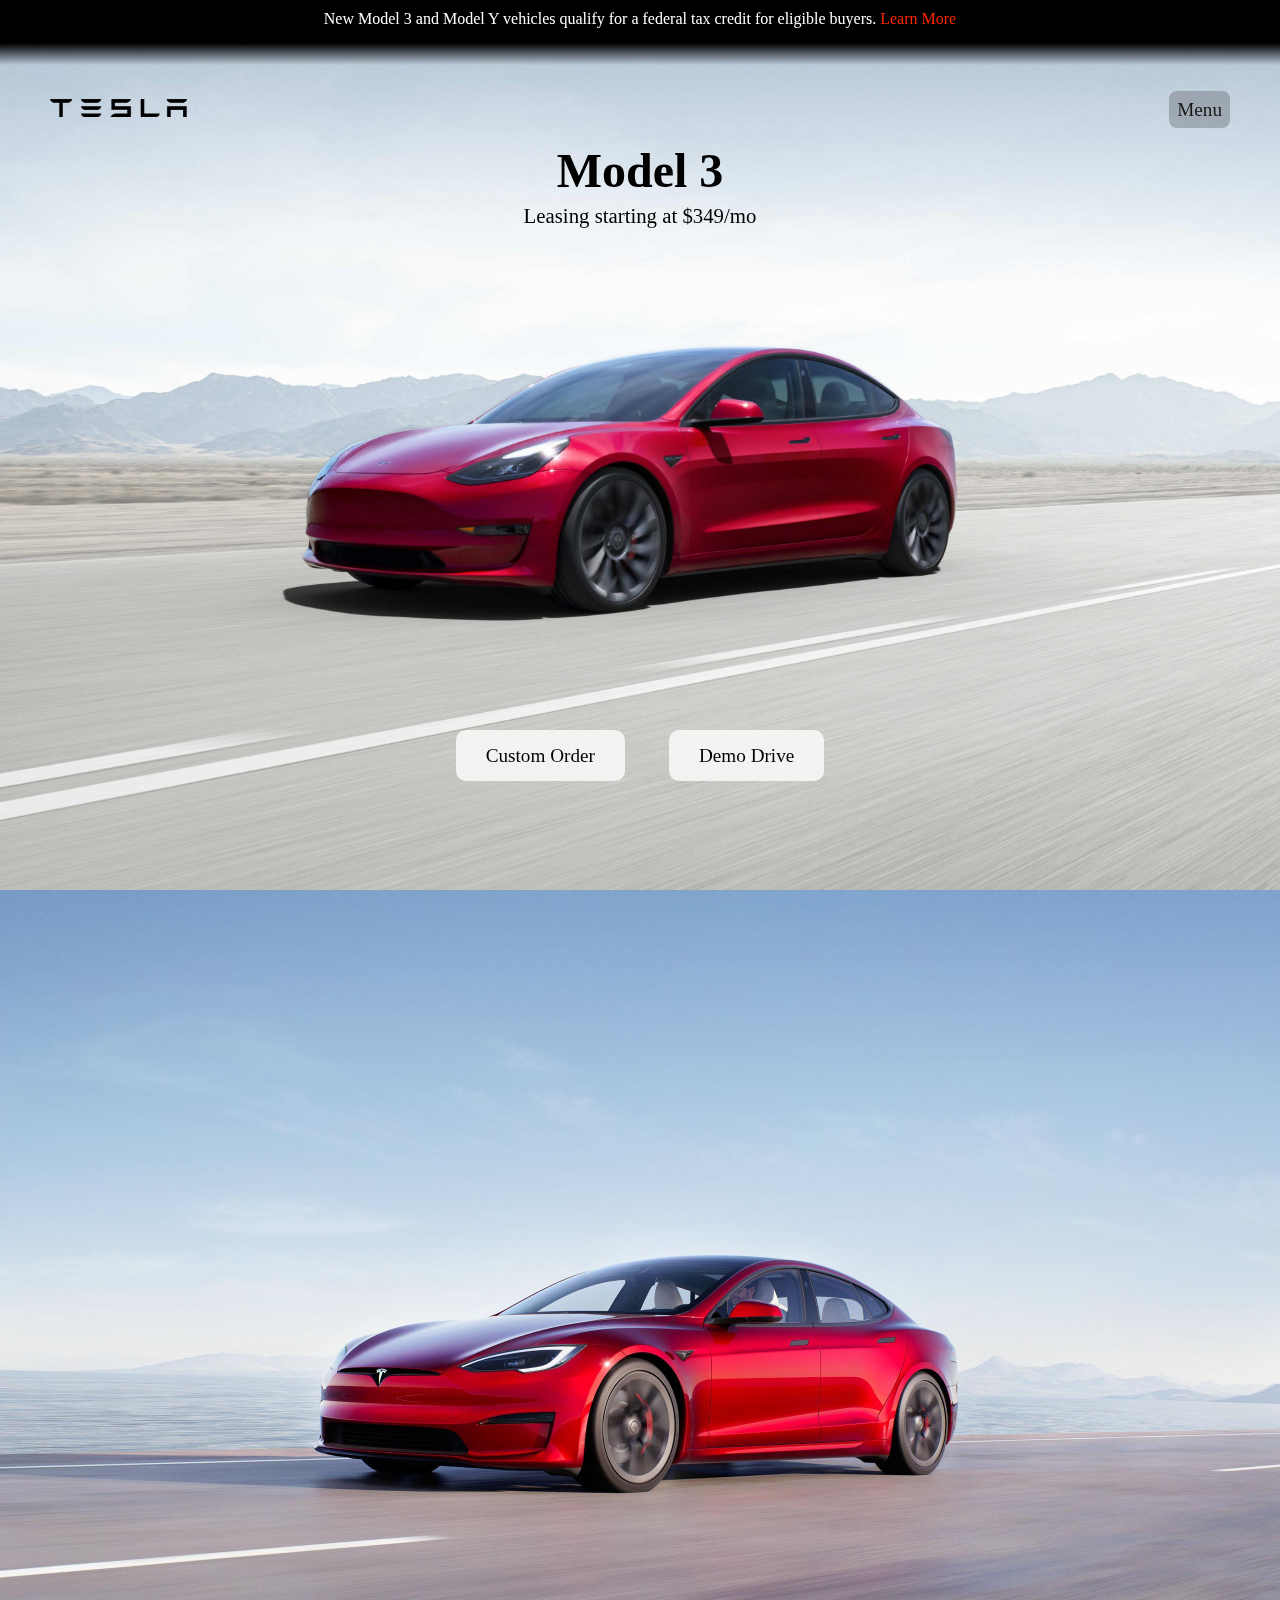
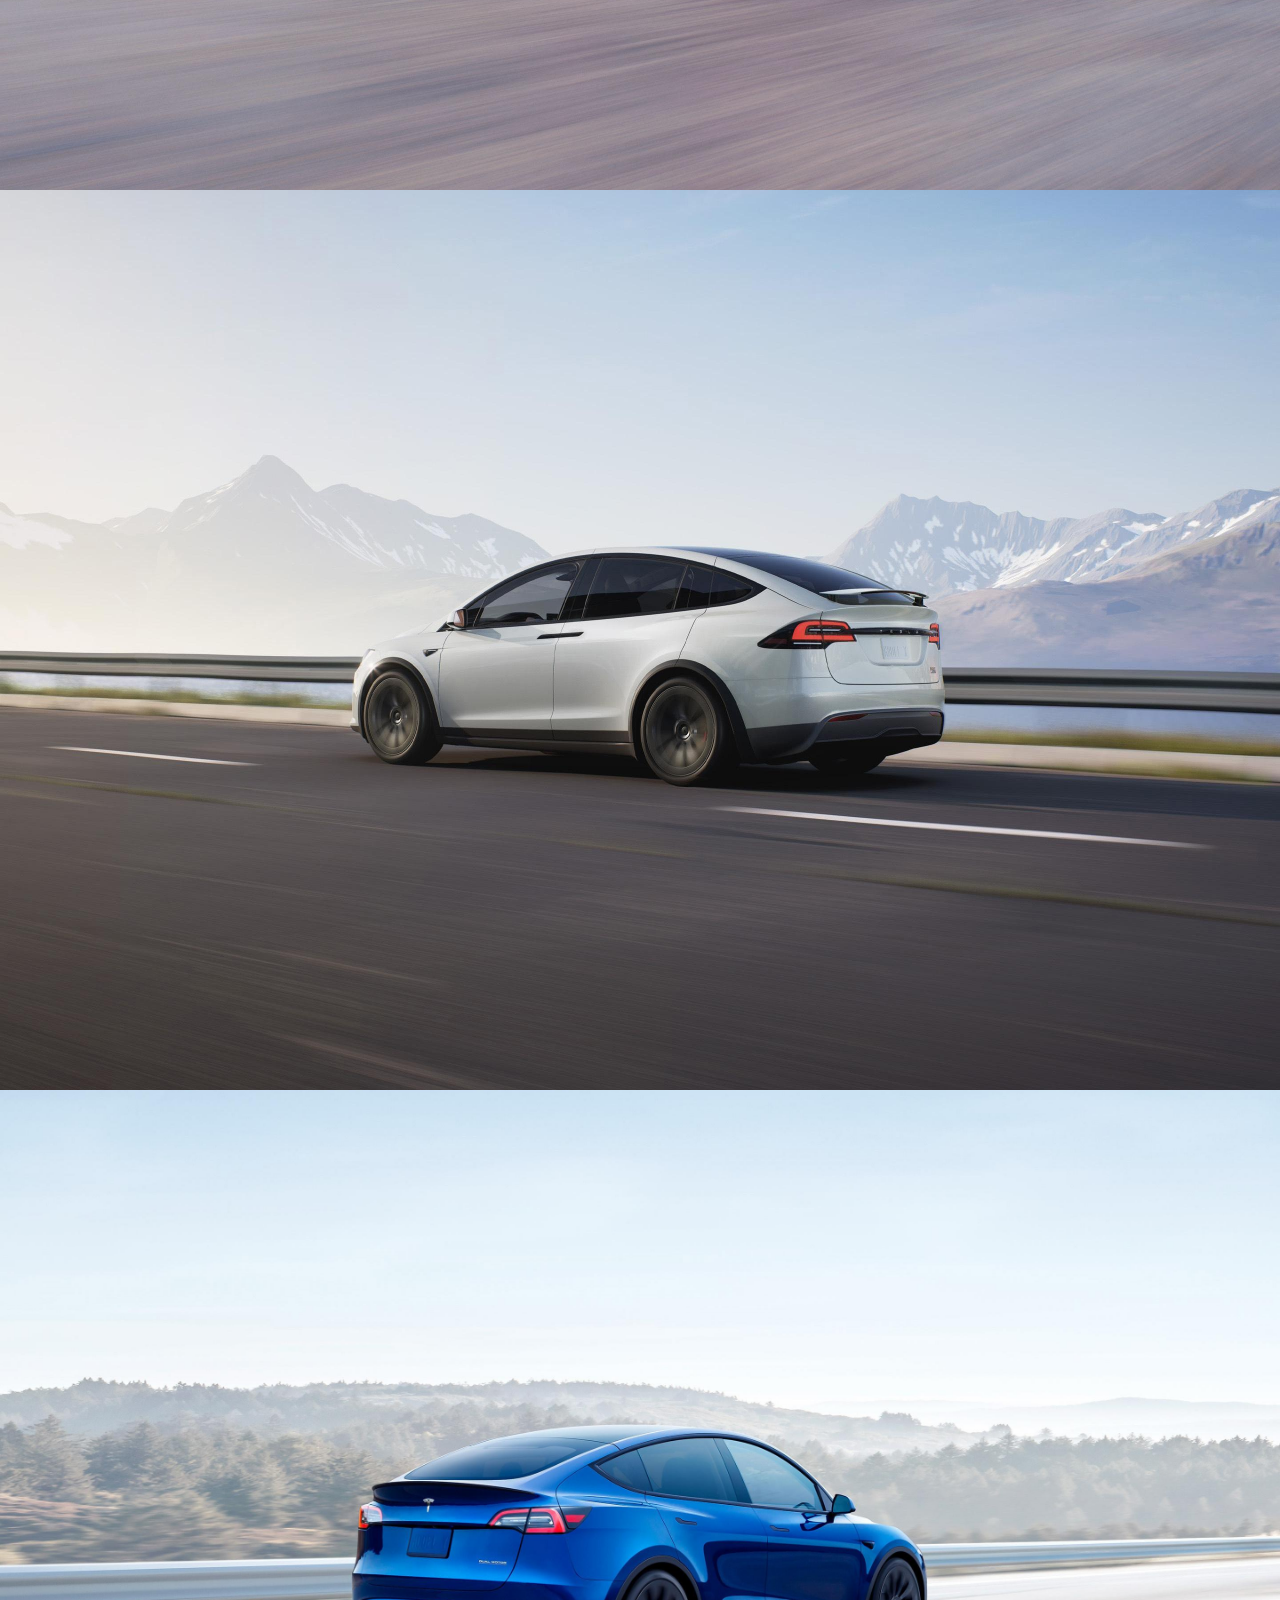
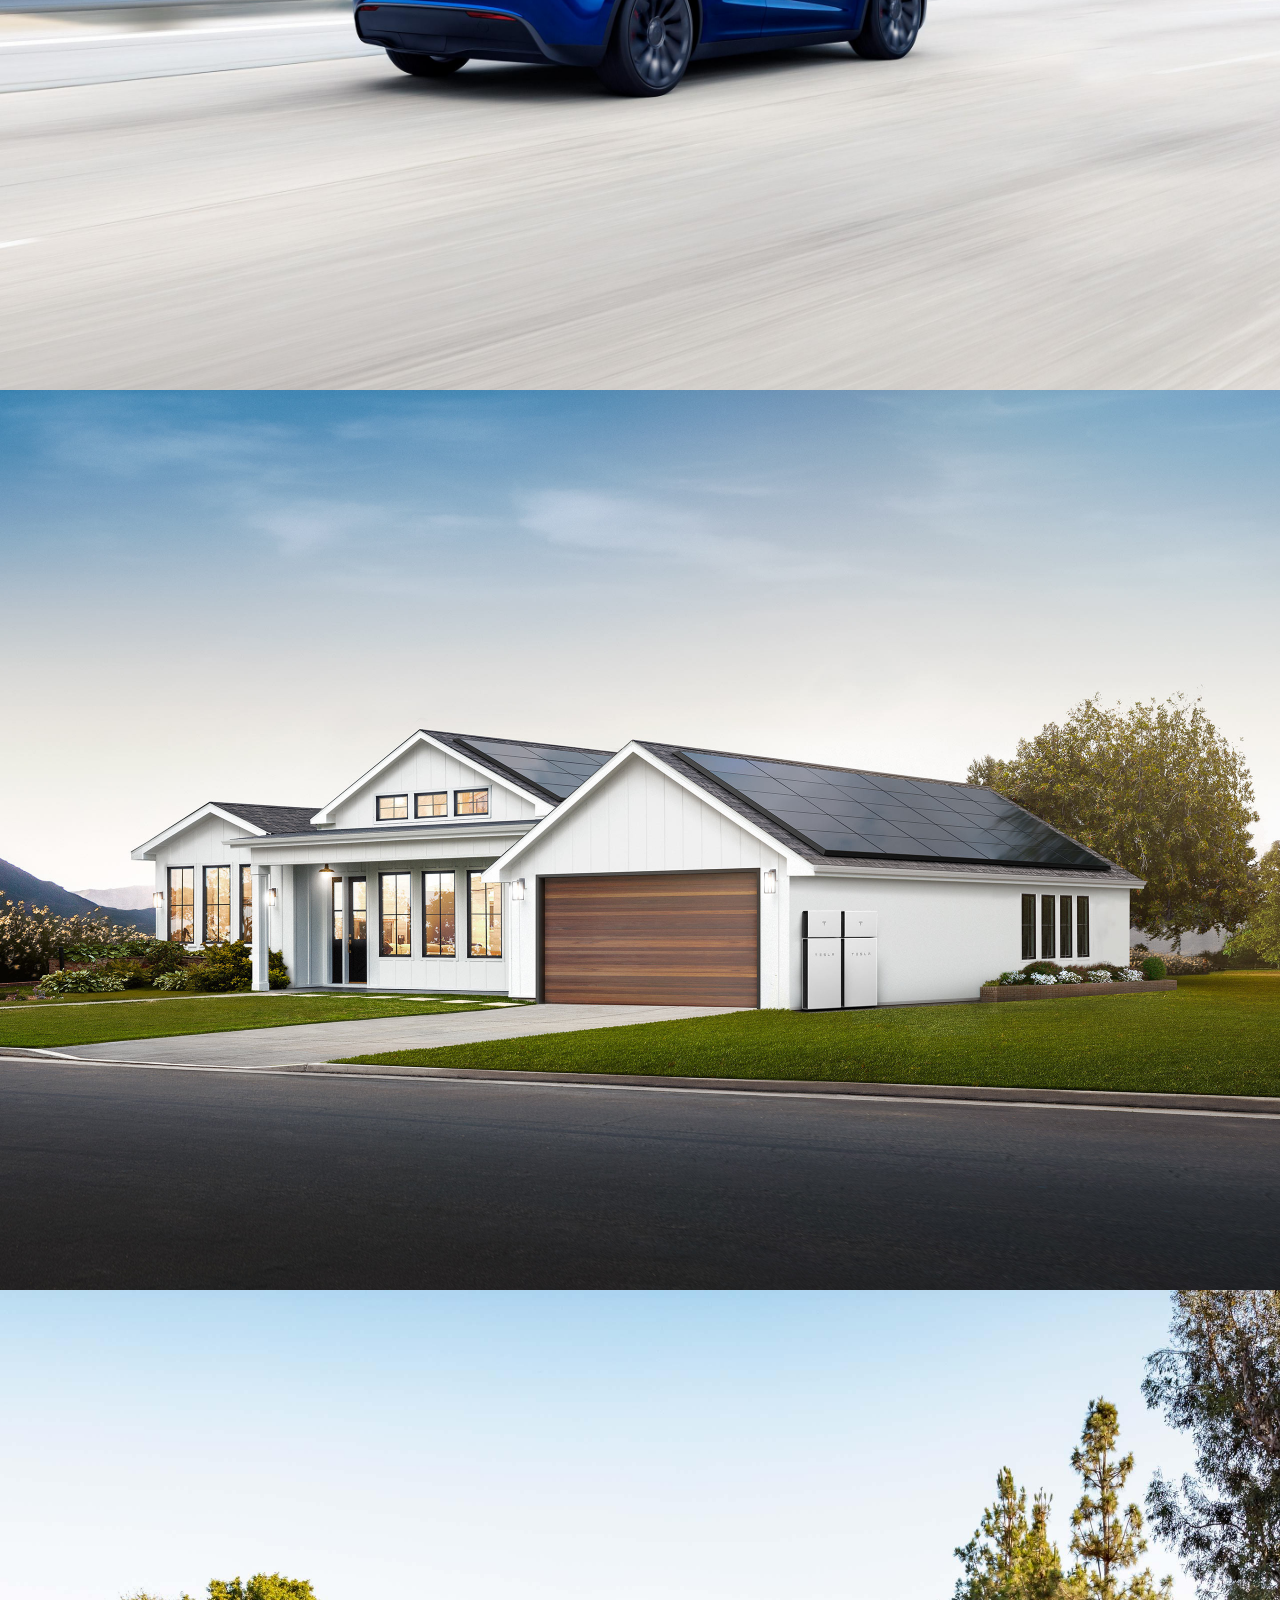
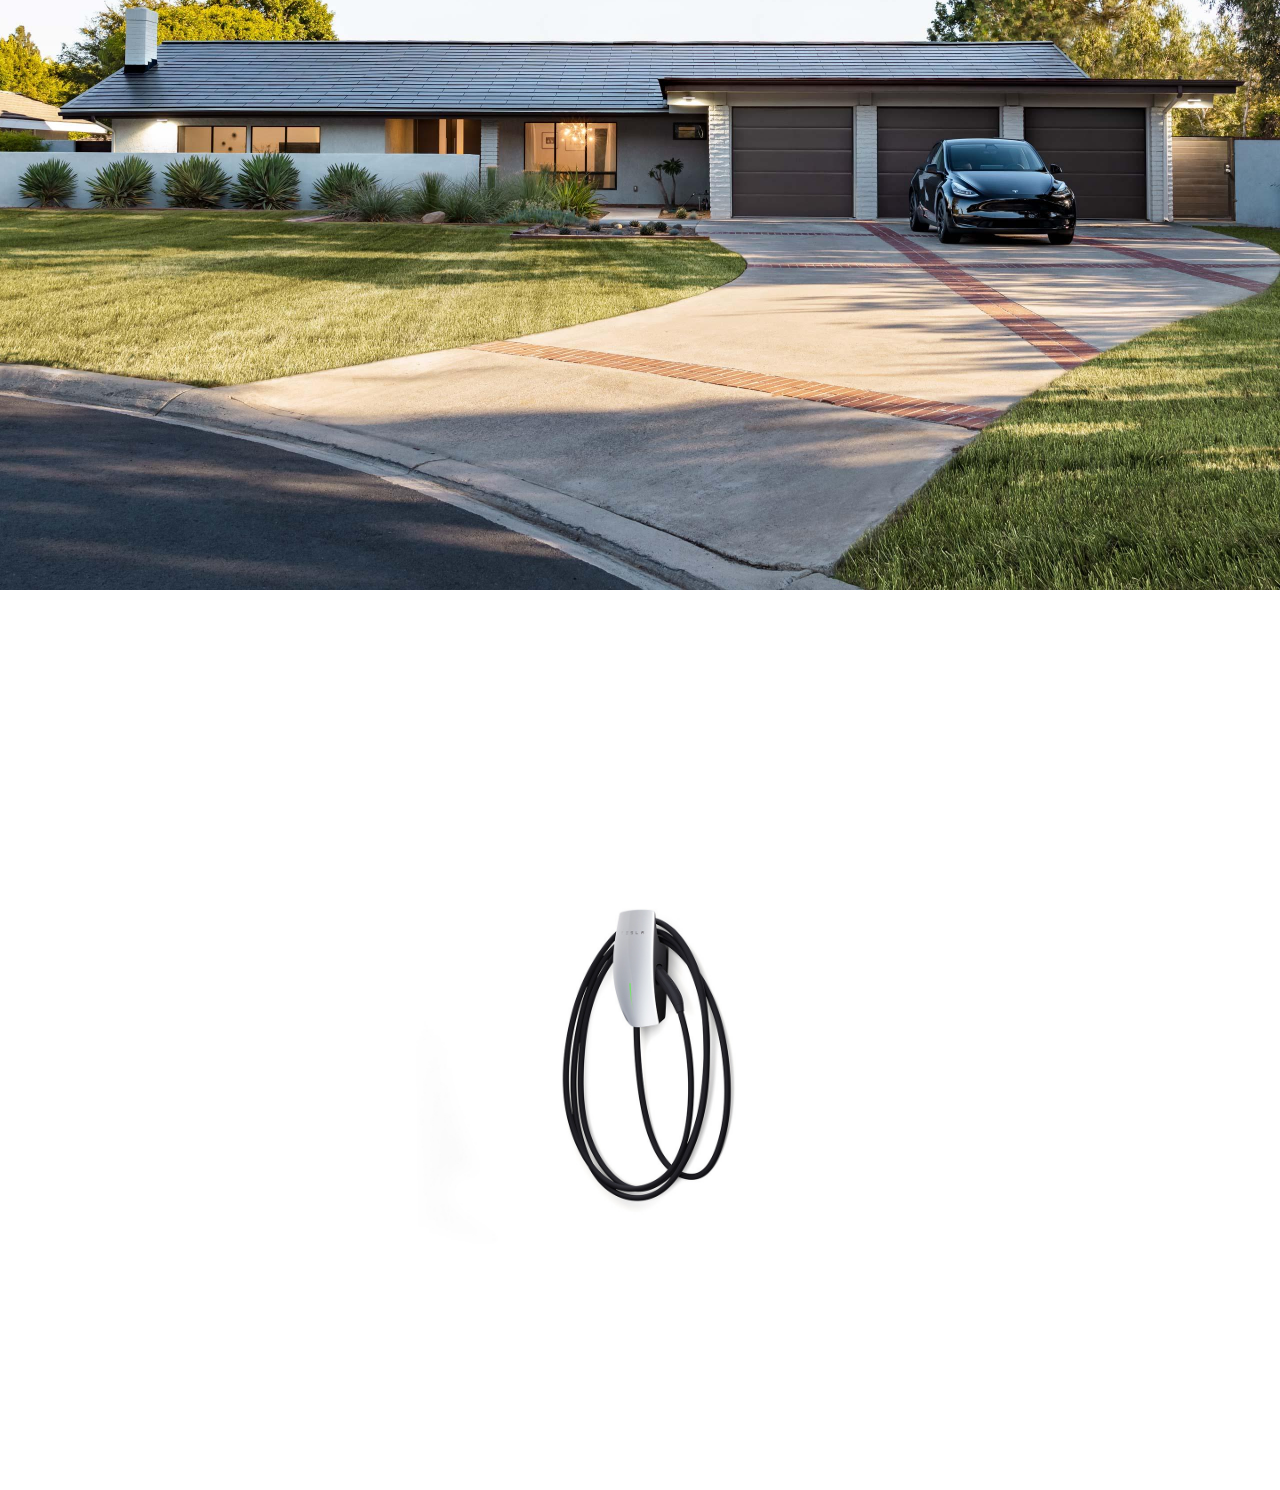
==== week-3-task/index.html @ dd59a420 "add design and layout similar to tesla homepage tesla.com" ====
<!DOCTYPE html>
<html lang="en">
<head>
    <meta charset="UTF-8">
    <meta http-equiv="X-UA-Compatible" content="IE=edge">
    <meta name="viewport" content="width=device-width, initial-scale=1.0">
    <title>Electric Cars, Solar and Clean energy | Tesla</title>
    <link rel="stylesheet" href="style.css">
</head>
<body>
    <section id="banner">New Model 3 and Model Y vehicles qualify for a federal tax credit for eligible buyers. <a href="#">Learn More</a></section>
    <nav id="main-navbar">
        <a href="#"><img id="logo" src="./assets/tesla-logo.png" alt=""></a>
        <ul>
            <li><a href="#models" class="nav-link">Model S</a></li>
            <li><a href="#model3" class="nav-link">Model 3</a></li>
            <li><a href="#modelx" class="nav-link">Model X</a></li>
            <li><a href="#modely" class="nav-link">Model Y</a></li>
            <li><a href="#solar-roof" class="nav-link">Solar Roof</a></li>
            <li><a href="#solar-panels" class="nav-link">Solar Panels</a></li>
            <li><a href="#powerwall" class="nav-link">Powerwall</a></li>
        </ul>
        <ul>
            <li><a href="#" class="nav-link">Shop</a></li>
            <li><a href="#" class="nav-link">Account</a></li>
            <li><a id="menu" href="#" class="nav-link">Menu</a></li>
        </ul>
    </nav>
    <nav id="mobile-nav">
        
    </nav>
    <section id="display-text">
        <div>
            <h2>Model 3</h2>
            <p>Leasing starting at $349/mo</p>
        </div>
        <div>
            <a href="">Custom Order</a>
            <a href="">Demo Drive</a>
        </div>
    </section>
    <section class="page" id="model3"></section>
    <section class="page" id="models"></section>
    <section class="page" id="modelx"></section>
    <section class="page" id="modely"></section>
    <section class="page" id="solar-panels"></section>
    <section class="page" id="solar-roof"></section>
    <section class="page" id="accessories"></section>
    <script src="script.js"></script>
</body>
</html>
---- week-3-task/style.css ----
body{
    margin: 0px;
    position: relative;
    font-family: "yu gothic ui";
}
#banner{
    min-height: 5vh;
    color: white;
    background: linear-gradient(180deg, black, black, black, rgba(0, 0, 0, 0));
    text-align: center;
    padding: 10px 25px 10px 25px;
    position: sticky;
    top:0px;
}
a{
    color: rgb(255, 38, 0);
    text-decoration: none;
    font-weight: 500;
}
li{
    list-style-type: none;
}
.nav-link{
    color: rgb(22, 22, 22);
    font-size: 1.2em;
}
#main-navbar{
    display: flex;
    justify-content: space-between;
    align-items: center;
    padding-inline: 50px;
    position:sticky;
    top:calc(6vh + 20px);
    height: 8vh;
}
#main-navbar>ul{
    display: flex;
    gap: 25px;
    margin: 0px;
}
#logo{
    height: 18px;
}
#display-text{
    position: fixed;
    display: flex;
    flex-direction: column;
    width: 100%;
    align-items: center;
    justify-content: space-between;
    height: 70%;
}
#display-text > div > h2{
    text-align: center;
    font-size: 3em;
    margin-block: 6px;
}
#display-text > div > p{
    margin-block:0px;
    font-size: 1.3em;
}
#display-text > div > a{
    color: black;
    padding: 15px 30px;
    font-weight: 500;
    font-size: 1.2em;
    background: rgba(255, 255, 255, 0.767);
    border-radius: 10px;
    margin: 20px;
}
.page{
    height: 100vh;
}
#model3{
    margin-top: calc(-30px - 13vh);
    background:url(./assets/model3.jpg);
    background-repeat: no-repeat;
    background-size: cover;
    background-position: center;
}
#models{
    background:url(./assets/models.jpg);
    background-repeat: no-repeat;
    background-size: cover;
    background-position: center;
}
#modelx{
    background:url(./assets/modelx.jpg);
    background-repeat: no-repeat;
    background-size: cover;
    background-position: center;
}
#modely{
    background:url(./assets/modely.jpg);
    background-repeat: no-repeat;
    background-size: cover;
    background-position: center;
}
#solar-panels{
    background:url(./assets/solar-panels.jpg);
    background-repeat: no-repeat;
    background-size: cover;
    background-position: center;
}
#solar-roof{
    background:url(./assets/solar-roof.jpg);
    background-repeat: no-repeat;
    background-size: cover;
    background-position: center;
}
#accessories{
    background:url(./assets/accessories.jpg);
    background-repeat: no-repeat;
    background-size: cover;
    background-position: center;
}
@media (max-width: 1285px) {
    .nav-link{
        display: none;
    }
    #menu{
        display: unset;
        background: rgba(0, 0, 0, 0.205);
        padding: 8px;
        border-radius: 8px;
    }
}
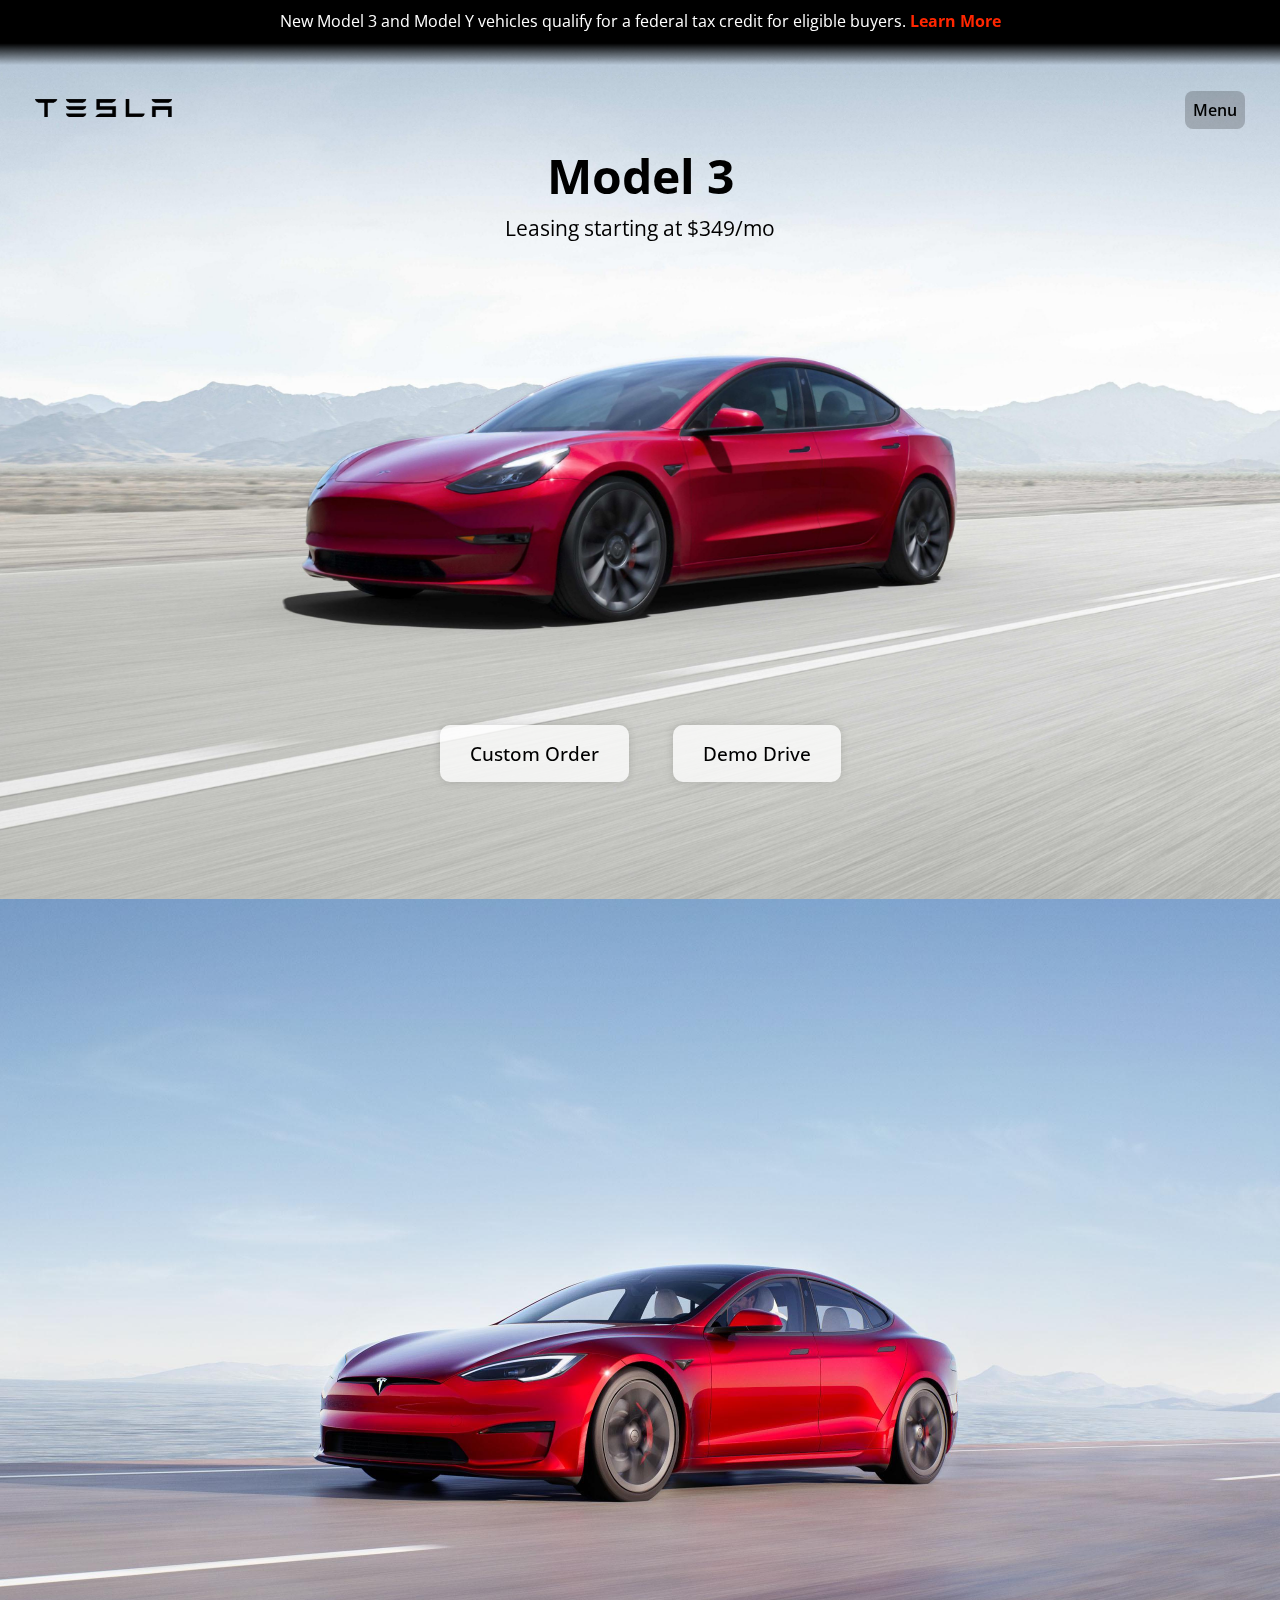
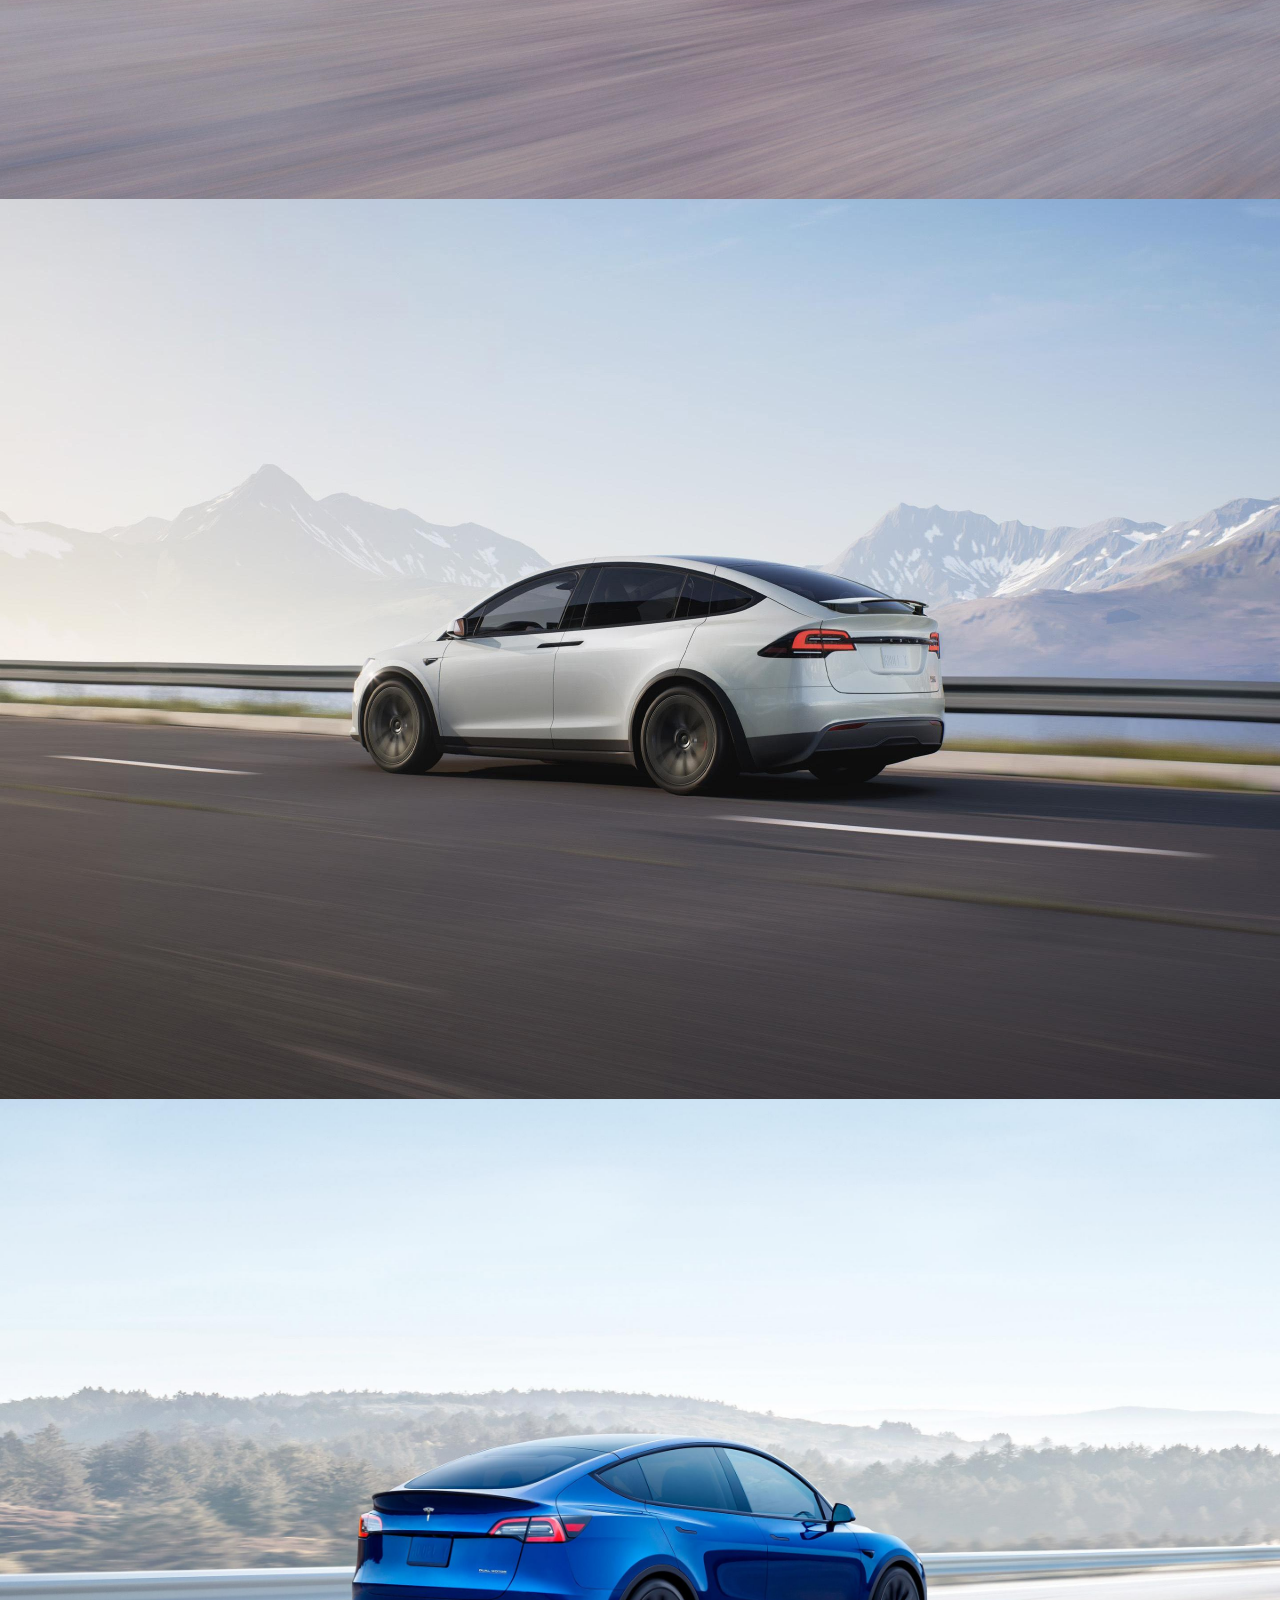
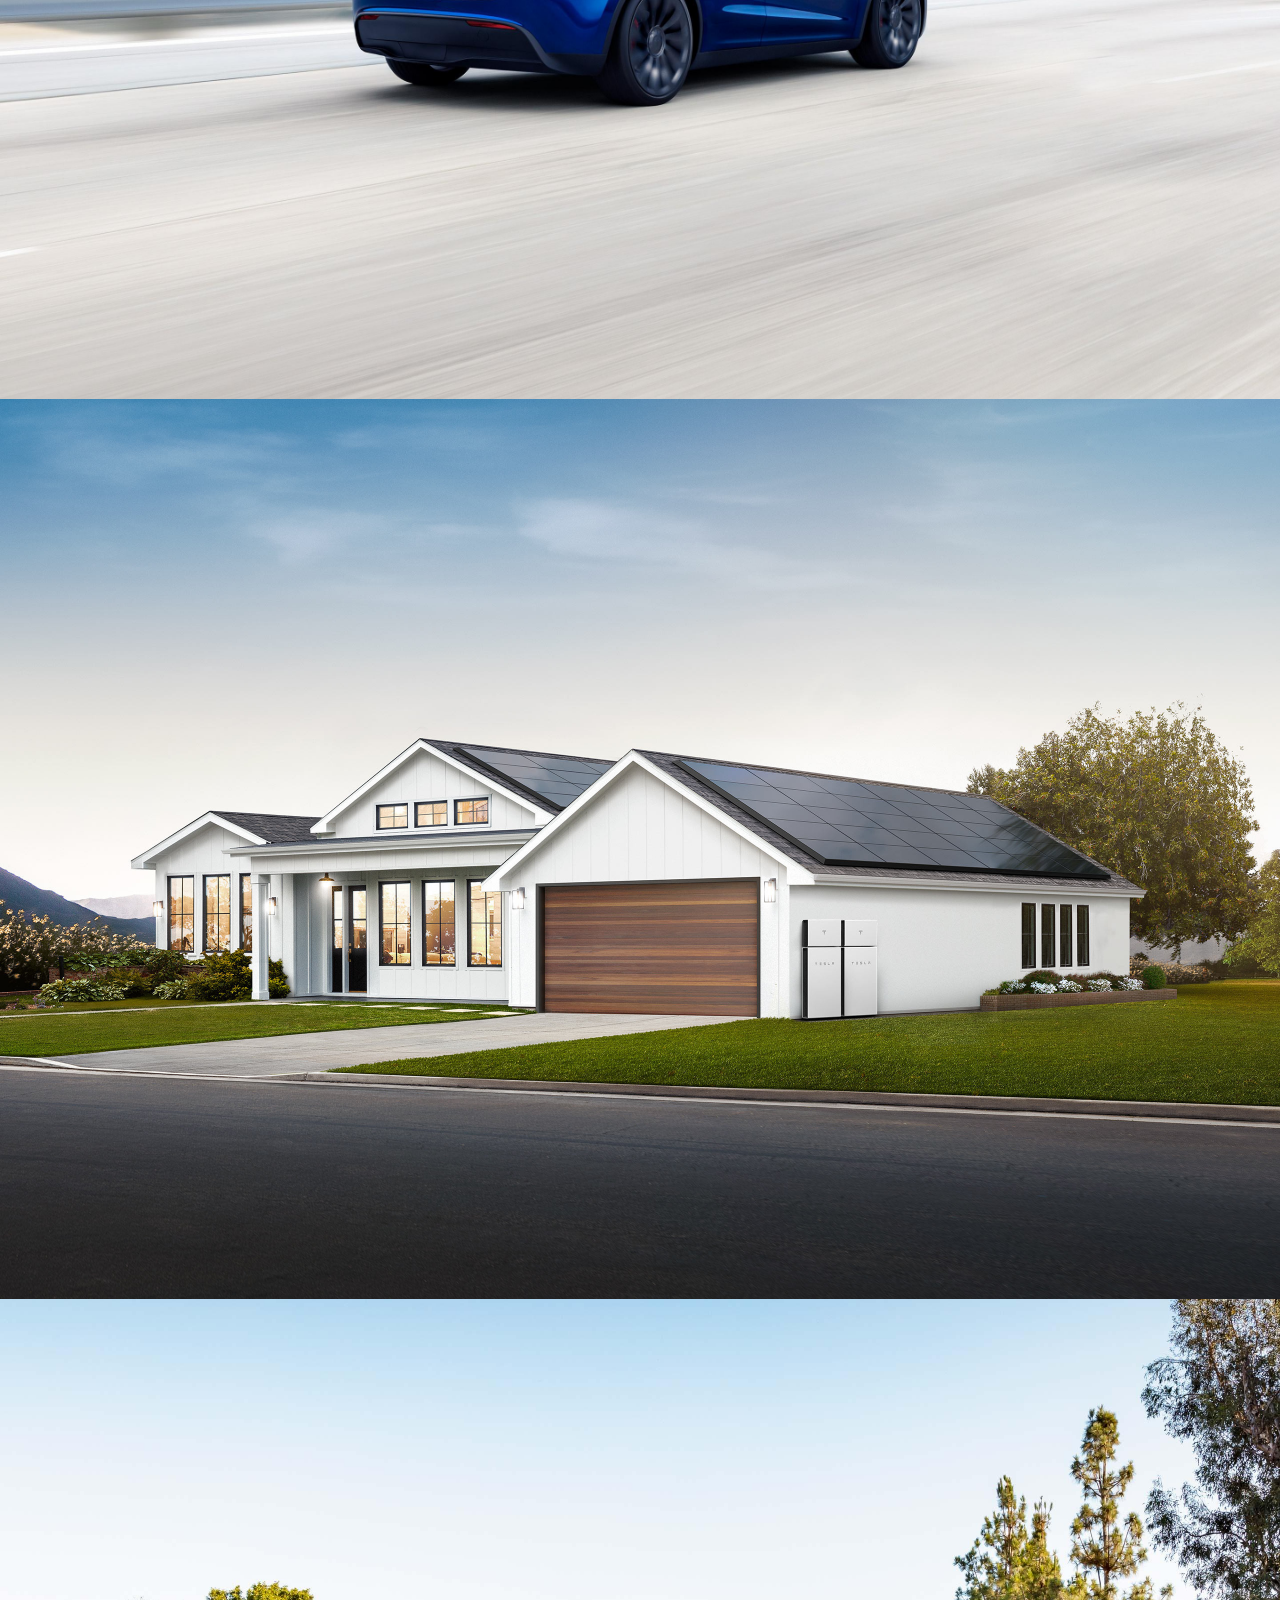
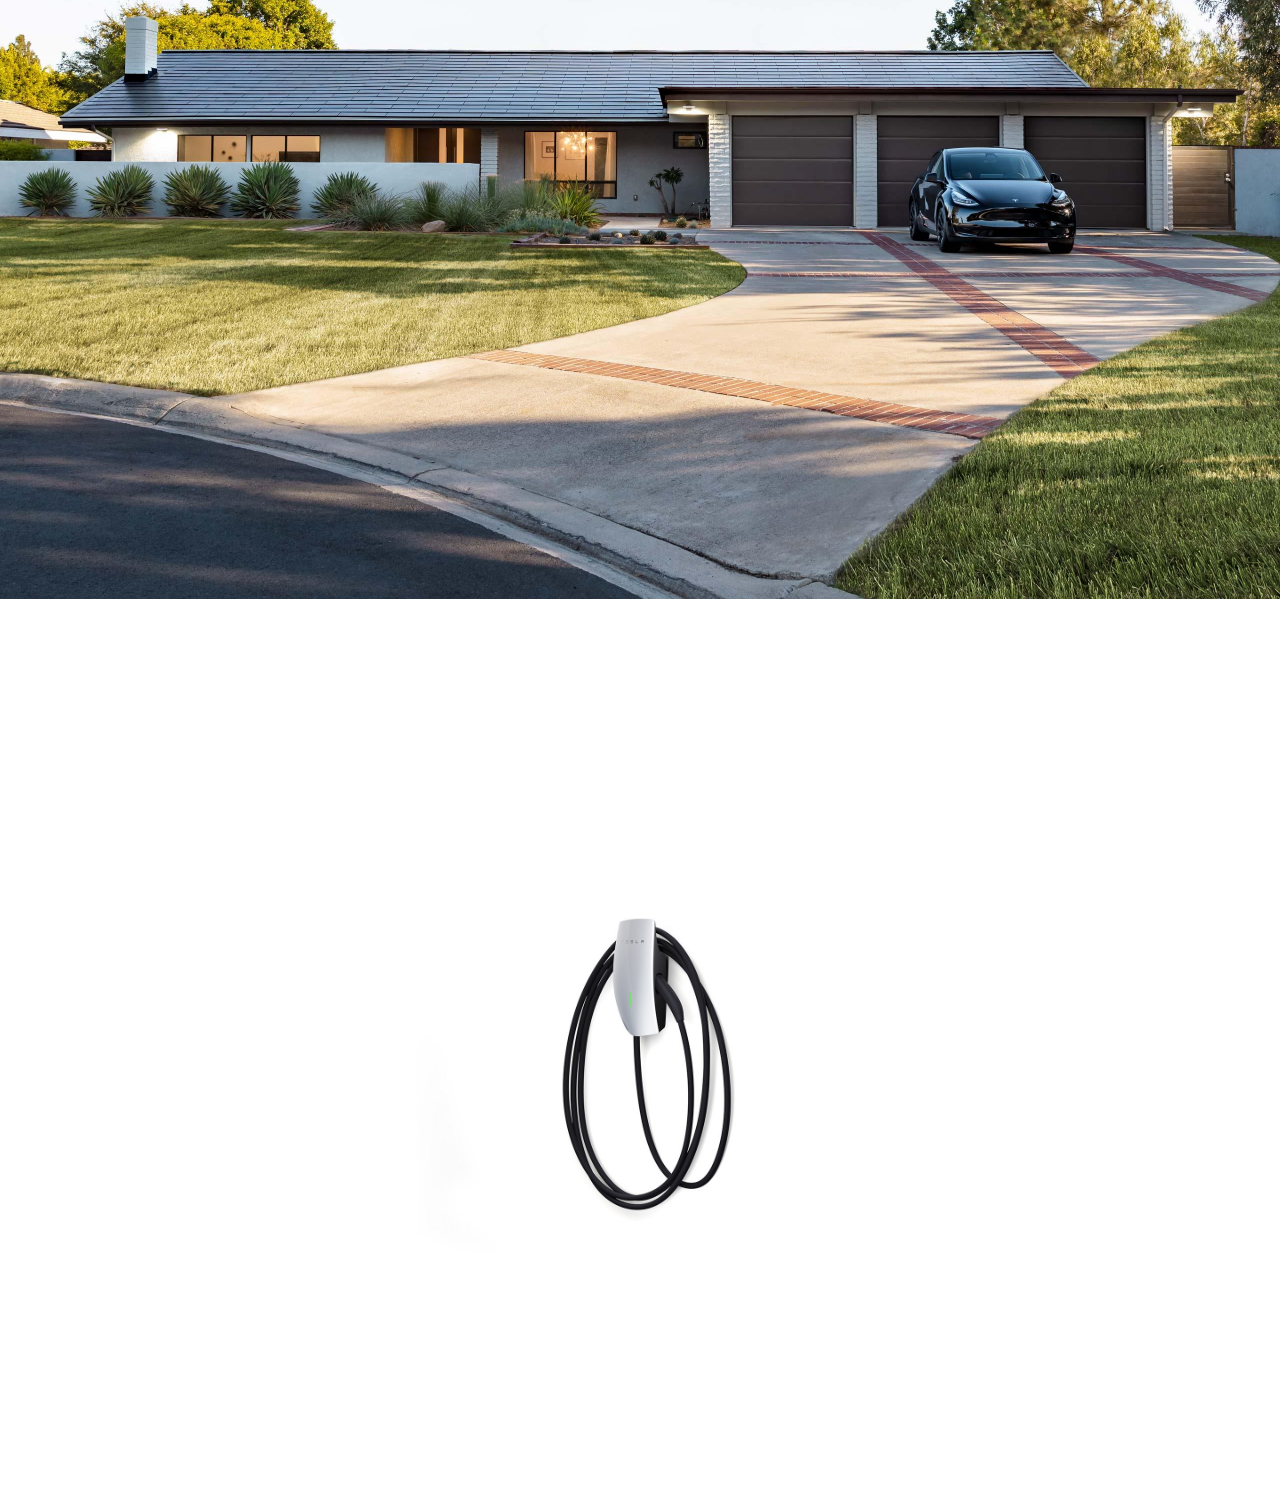
==== commit 0fa39b52: "add menu functionality, snap scrol to elements, fix bugs" ====
--- a/week-3-task/index.html
+++ b/week-3-task/index.html
@@ -4,6 +4,9 @@
     <meta charset="UTF-8">
     <meta http-equiv="X-UA-Compatible" content="IE=edge">
     <meta name="viewport" content="width=device-width, initial-scale=1.0">
+    <link rel="preconnect" href="https://fonts.googleapis.com">
+    <link rel="preconnect" href="https://fonts.gstatic.com" crossorigin>
+    <link href="https://fonts.googleapis.com/css2?family=Open+Sans:wght@400;500;600&display=swap" rel="stylesheet">
     <title>Electric Cars, Solar and Clean energy | Tesla</title>
     <link rel="stylesheet" href="style.css">
 </head>
@@ -16,18 +19,30 @@
             <li><a href="#model3" class="nav-link">Model 3</a></li>
             <li><a href="#modelx" class="nav-link">Model X</a></li>
             <li><a href="#modely" class="nav-link">Model Y</a></li>
+            <li><a href="#solar-panels" class="nav-link">Solar Panels</a></li>
             <li><a href="#solar-roof" class="nav-link">Solar Roof</a></li>
-            <li><a href="#solar-panels" class="nav-link">Solar Panels</a></li>
             <li><a href="#powerwall" class="nav-link">Powerwall</a></li>
         </ul>
         <ul>
             <li><a href="#" class="nav-link">Shop</a></li>
             <li><a href="#" class="nav-link">Account</a></li>
-            <li><a id="menu" href="#" class="nav-link">Menu</a></li>
+            <li><a href="#" class="nav-link">More</a></li>
+            <li><a id="menu" class="nav-link">Menu</a></li>
         </ul>
     </nav>
     <nav id="mobile-nav">
-        
+        <div id="back-button">&#x2715</div>
+        <ul>
+            <li><a href="#models" class="nav-link-mobile">Model S</a></li>
+            <li><a href="#model3" class="nav-link-mobile">Model 3</a></li>
+            <li><a href="#modelx" class="nav-link-mobile">Model X</a></li>
+            <li><a href="#modely" class="nav-link-mobile">Model Y</a></li>
+            <li><a href="#solar-panels" class="nav-link-mobile">Solar Panels</a></li>
+            <li for="solar-roof"><a href="#solar-roof" class="nav-link-mobile">Solar Roof</a></li>
+            <li><a href="#powerwall" class="nav-link-mobile">Powerwall</a></li>
+            <li><a href="#shop" class="nav-link-mobile">Shop</a></li>
+            <li ><a href="#account" class="nav-link-mobile">Account</a></li>
+        </ul>
     </nav>
     <section id="display-text">
         <div>
--- a/week-3-task/style.css
+++ b/week-3-task/style.css
@@ -1,7 +1,10 @@
+html{
+    scroll-behavior: smooth;
+    scroll-snap-type: y mandatory;
+}
 body{
     margin: 0px;
-    position: relative;
-    font-family: "yu gothic ui";
+    font-family: "Open sans";
 }
 #banner{
     min-height: 5vh;
@@ -15,7 +18,7 @@
 a{
     color: rgb(255, 38, 0);
     text-decoration: none;
-    font-weight: 500;
+    font-weight: 700;
 }
 li{
     list-style-type: none;
@@ -28,7 +31,7 @@
     display: flex;
     justify-content: space-between;
     align-items: center;
-    padding-inline: 50px;
+    padding-inline: 35px;
     position:sticky;
     top:calc(6vh + 20px);
     height: 8vh;
@@ -37,6 +40,58 @@
     display: flex;
     gap: 25px;
     margin: 0px;
+}
+#menu{
+    display: none;
+    transition: 0.2s;
+    font-weight: 600;
+    color: black;
+    cursor: pointer;
+}
+#menu:hover{
+    background: rgba(0, 0, 0, 0.295);
+}
+#mobile-nav{
+    display: none;
+    position:fixed;
+    background: white;
+    right: 0px;
+    width: 40vw;
+    height: 100vh;
+    margin-top: -17vh;
+    z-index: 1;
+    animation: slide-left 0.7s;
+}
+#back-button{
+    padding: 8px 14px;
+    background: rgba(0, 0, 0, 0.322);
+    width:fit-content;
+    font-weight: 700;
+    font-size: 1.5em;
+    border-radius: 5px;
+    margin: 10px;
+    cursor: pointer;
+    transition: 0.2s;
+}
+#back-button:hover{
+    background: rgba(0, 0, 0, 0.473);
+}
+#mobile-nav >ul{
+    padding:40px;
+    display: flex;
+    flex-direction: column;
+    height: 80%;
+    justify-content: space-between;
+}
+.nav-link-mobile{
+    color: rgb(83, 83, 83);
+    font-size: 1.1em;
+    padding: 8px 10px;
+    border-radius: 8px;
+    transition: 0.2s;
+}
+.nav-link-mobile:hover{
+    background: rgba(138, 138, 138, 0.226);
 }
 #logo{
     height: 18px;
@@ -67,52 +122,80 @@
     background: rgba(255, 255, 255, 0.767);
     border-radius: 10px;
     margin: 20px;
+    box-shadow: 0 0 10px rgba(0, 0, 0, 0.137);
+    transition: 0.2s;
+}
+#display-text > div > a:hover{
+    background: rgba(255, 255, 255, 0.507);
 }
 .page{
     height: 100vh;
 }
 #model3{
-    margin-top: calc(-30px - 13vh);
+    margin-top: calc(-30px - 12vh);
     background:url(./assets/model3.jpg);
     background-repeat: no-repeat;
     background-size: cover;
     background-position: center;
+    scroll-snap-align: start none;
 }
 #models{
     background:url(./assets/models.jpg);
     background-repeat: no-repeat;
     background-size: cover;
     background-position: center;
+    scroll-snap-align: start none;
 }
 #modelx{
     background:url(./assets/modelx.jpg);
     background-repeat: no-repeat;
     background-size: cover;
     background-position: center;
+    scroll-snap-align: start none;
 }
 #modely{
     background:url(./assets/modely.jpg);
     background-repeat: no-repeat;
     background-size: cover;
     background-position: center;
+    scroll-snap-align: start none;
 }
 #solar-panels{
     background:url(./assets/solar-panels.jpg);
     background-repeat: no-repeat;
     background-size: cover;
     background-position: center;
+    scroll-snap-align: start none;
 }
 #solar-roof{
     background:url(./assets/solar-roof.jpg);
     background-repeat: no-repeat;
     background-size: cover;
     background-position: center;
+    scroll-snap-align: start none;
 }
 #accessories{
     background:url(./assets/accessories.jpg);
     background-repeat: no-repeat;
     background-size: cover;
     background-position: center;
+    scroll-snap-align: start none;
+}
+@keyframes slide-left {
+    0%{
+        transform: translateX(42vw);
+        opacity: 0;
+    }
+    100%{
+        transform: translateX(0);
+        opacity: 1;
+    }
+}
+@keyframes slide-right {
+    100%{
+        transform: translateX(42vw);
+        opacity: 0;
+    }
 }
 @media (max-width: 1285px) {
     .nav-link{
@@ -123,5 +206,6 @@
         background: rgba(0, 0, 0, 0.205);
         padding: 8px;
         border-radius: 8px;
+        font-size: 1em;
     }
 }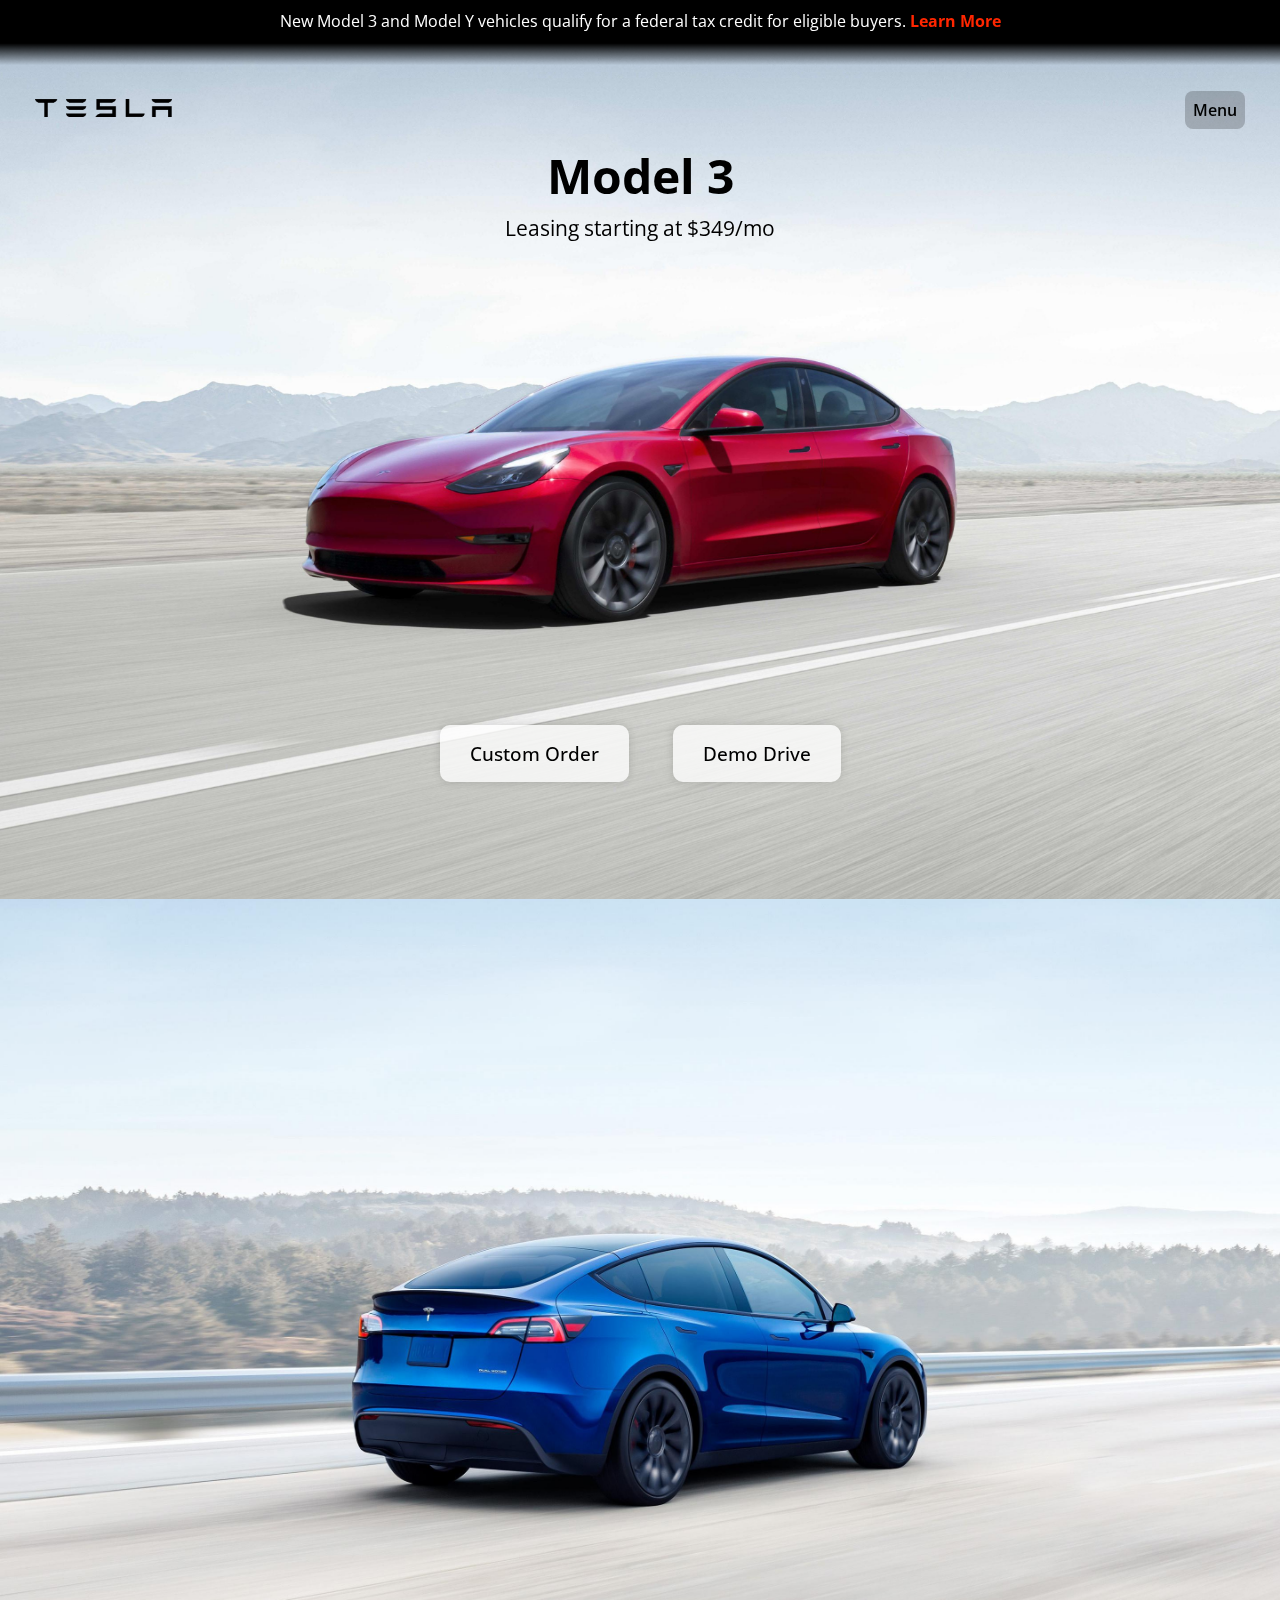
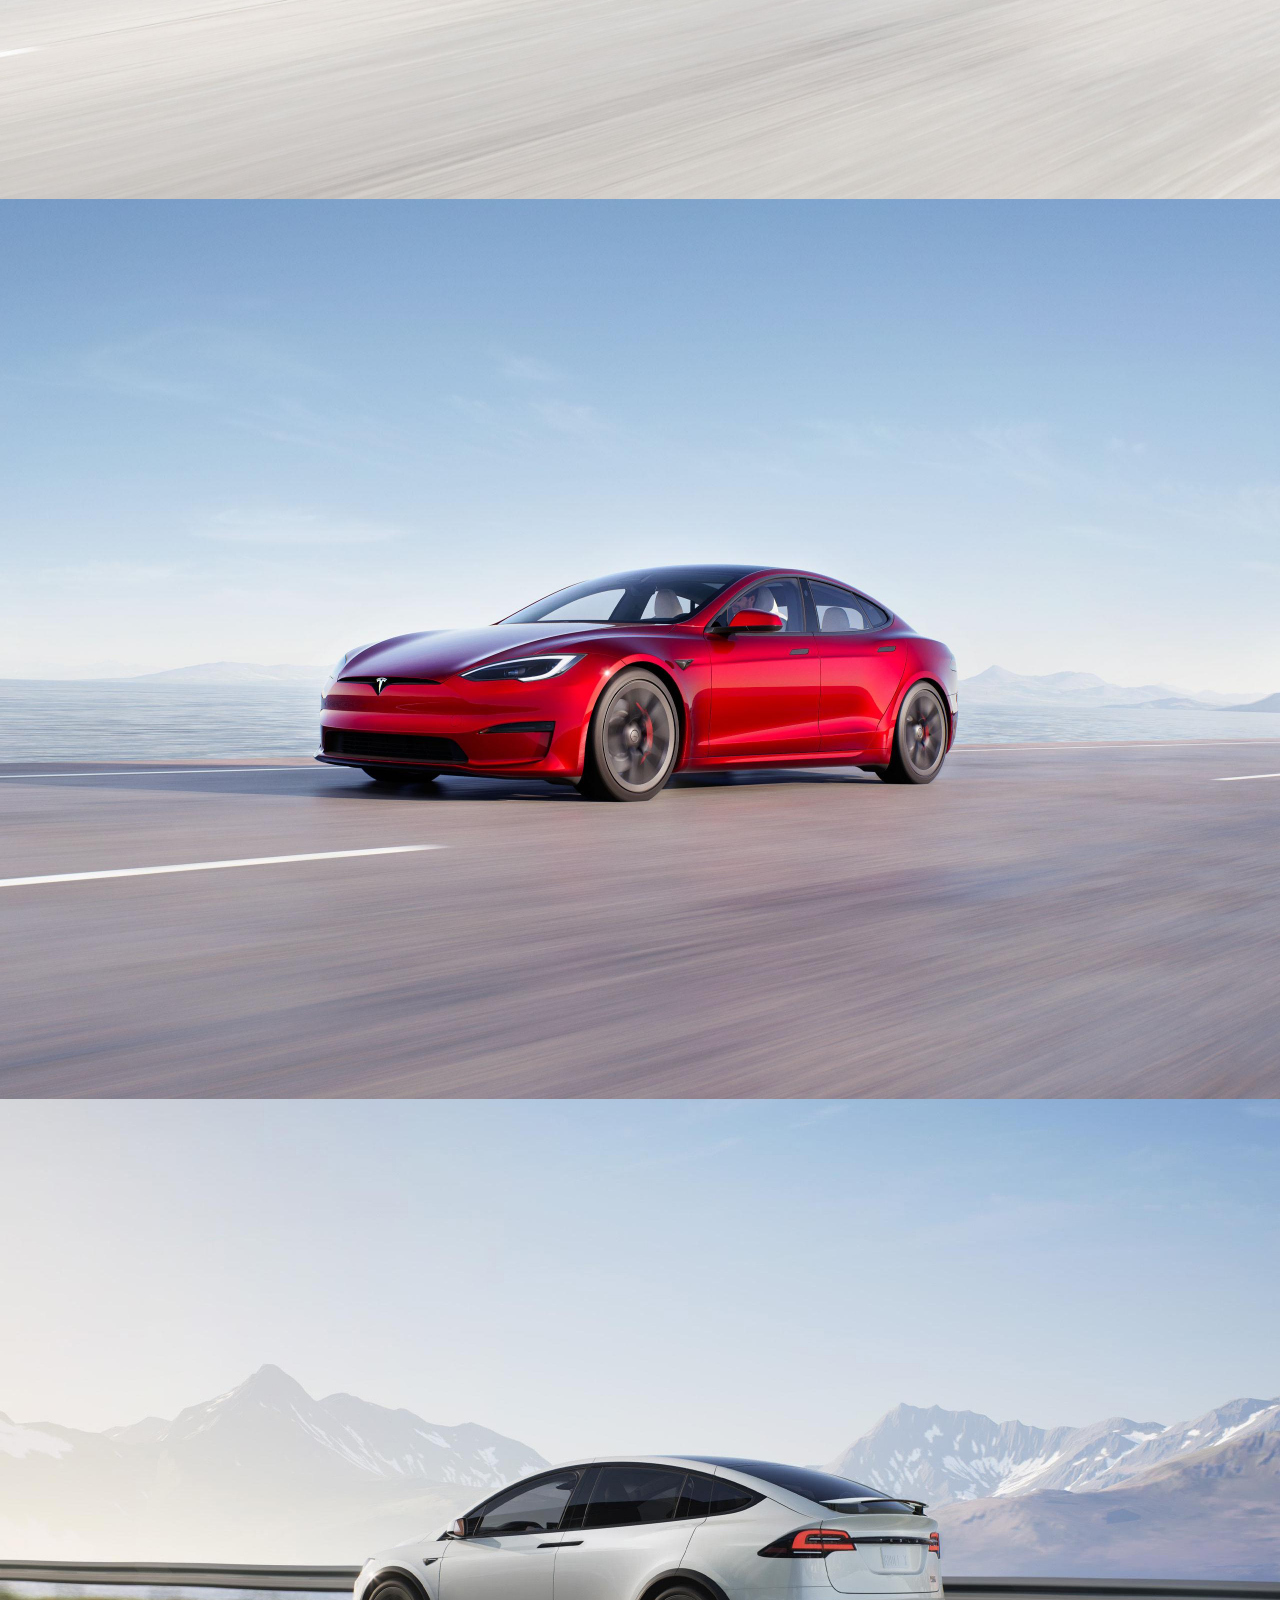
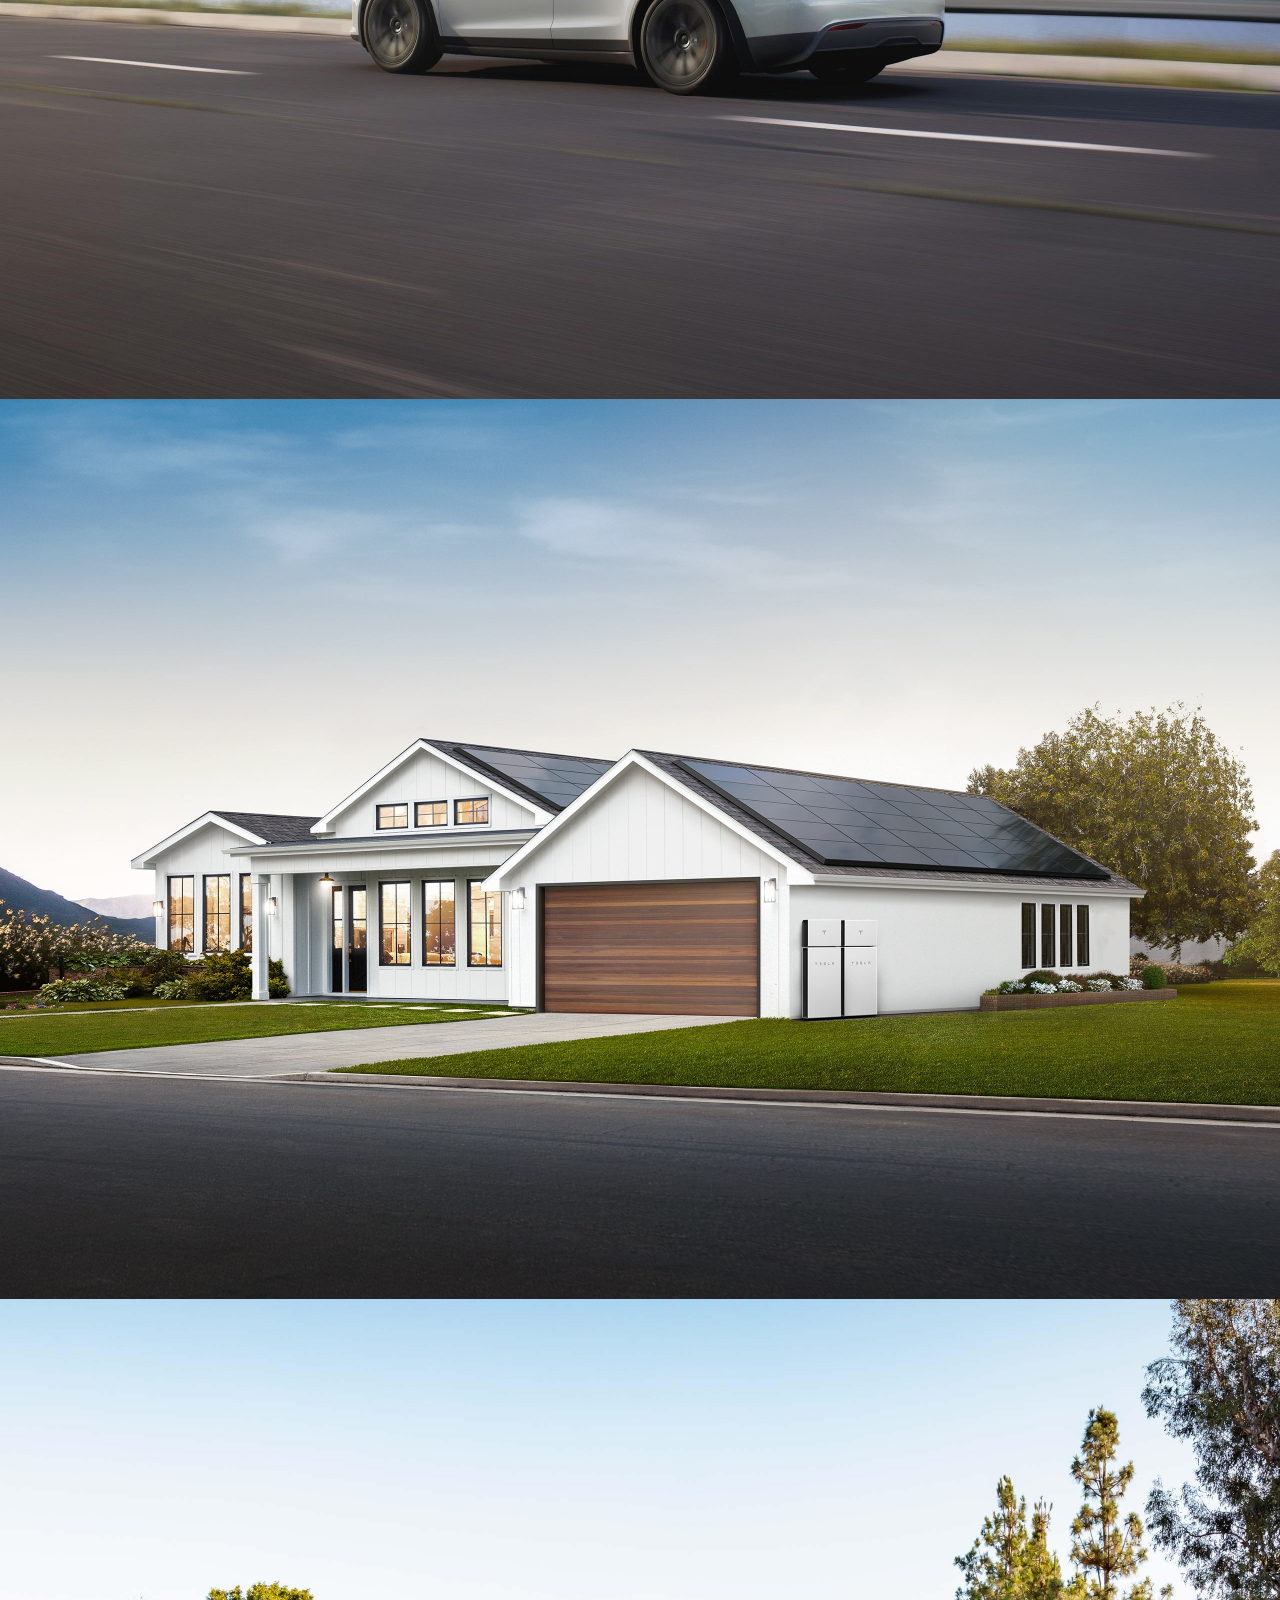
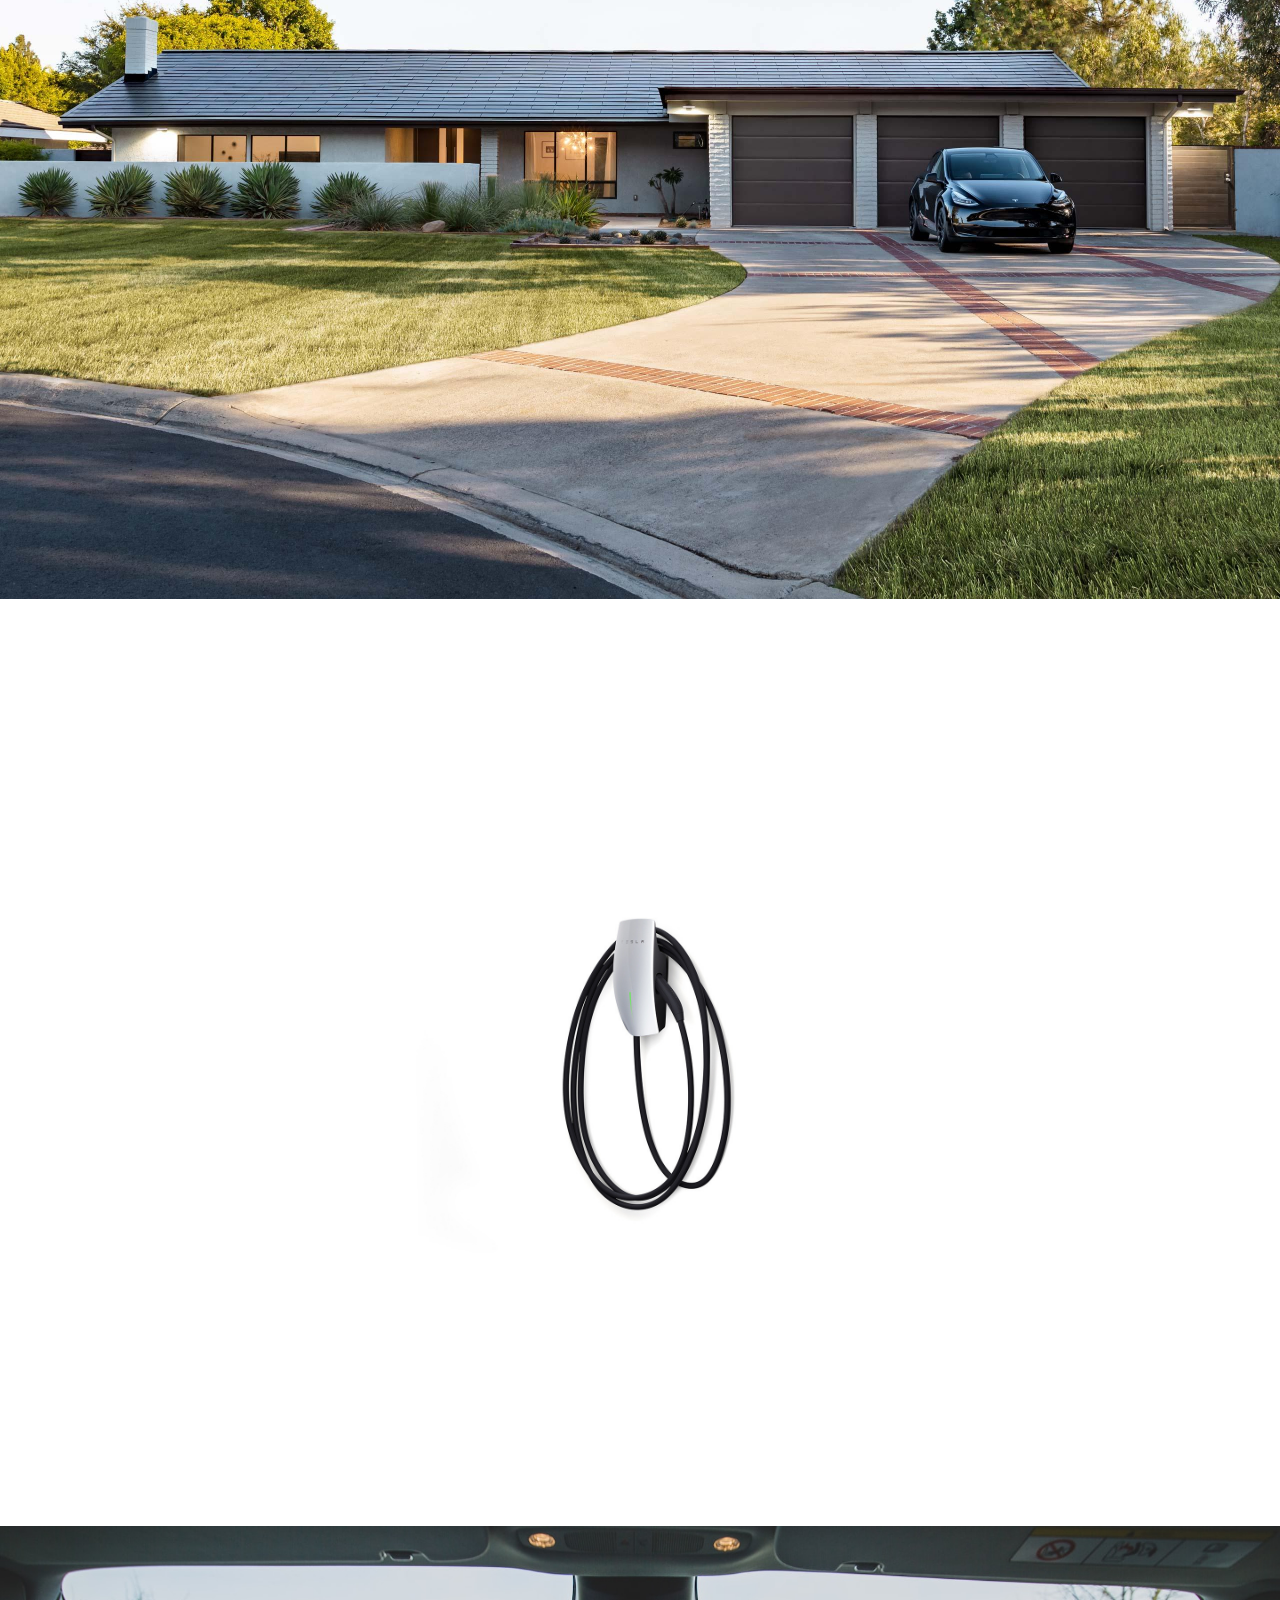
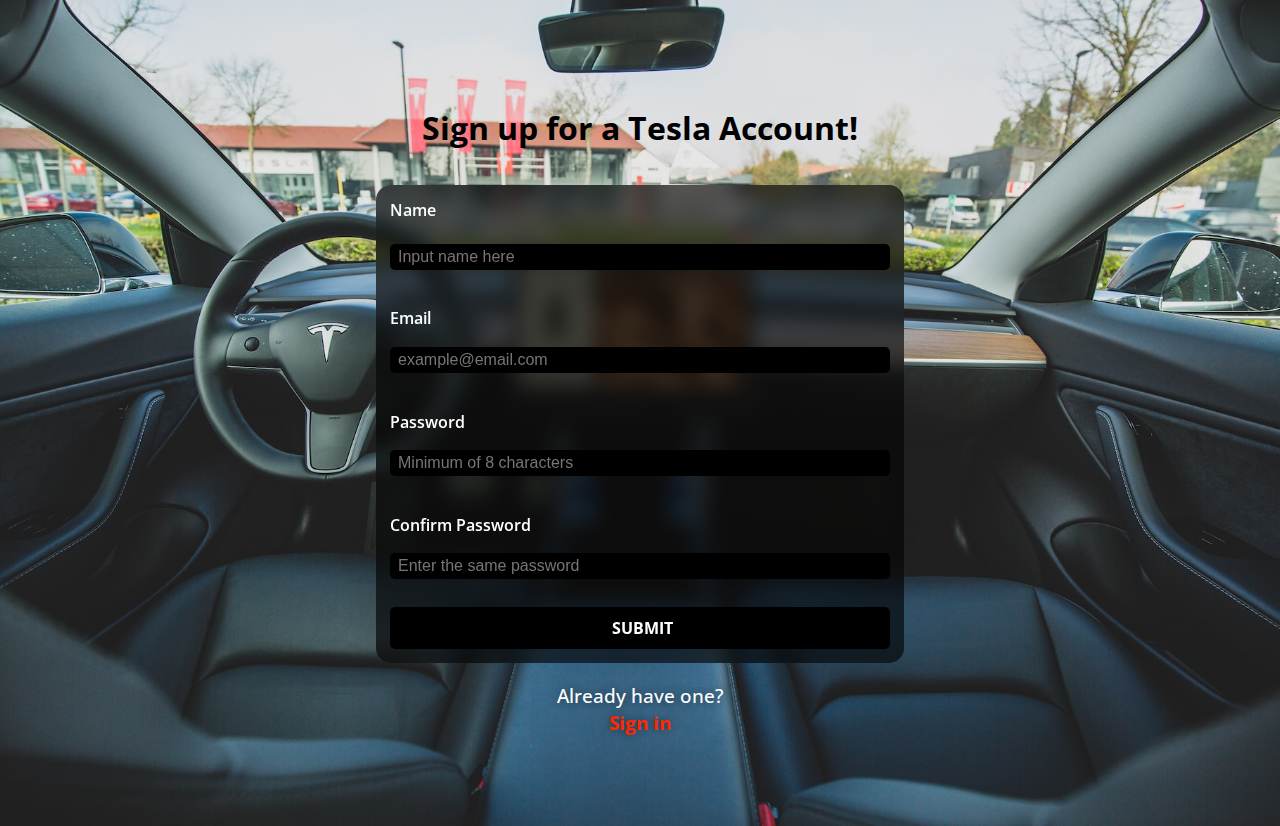
==== commit 45689621: "add form in account" ====
--- a/week-3-task/index.html
+++ b/week-3-task/index.html
@@ -7,25 +7,26 @@
     <link rel="preconnect" href="https://fonts.googleapis.com">
     <link rel="preconnect" href="https://fonts.gstatic.com" crossorigin>
     <link href="https://fonts.googleapis.com/css2?family=Open+Sans:wght@400;500;600&display=swap" rel="stylesheet">
+    <link rel="stylesheet" href="style.css">
+    <link rel="shortcut icon" href="./assets/favicon.ico" type="image/x-icon">
     <title>Electric Cars, Solar and Clean energy | Tesla</title>
-    <link rel="stylesheet" href="style.css">
 </head>
 <body>
     <section id="banner">New Model 3 and Model Y vehicles qualify for a federal tax credit for eligible buyers. <a href="#">Learn More</a></section>
     <nav id="main-navbar">
         <a href="#"><img id="logo" src="./assets/tesla-logo.png" alt=""></a>
         <ul>
+            <li><a href="#model3" class="nav-link">Model 3</a></li>
+            <li><a href="#modely" class="nav-link">Model Y</a></li>
             <li><a href="#models" class="nav-link">Model S</a></li>
-            <li><a href="#model3" class="nav-link">Model 3</a></li>
             <li><a href="#modelx" class="nav-link">Model X</a></li>
-            <li><a href="#modely" class="nav-link">Model Y</a></li>
             <li><a href="#solar-panels" class="nav-link">Solar Panels</a></li>
             <li><a href="#solar-roof" class="nav-link">Solar Roof</a></li>
-            <li><a href="#powerwall" class="nav-link">Powerwall</a></li>
+            <li><a href="#Accessories" class="nav-link">Accessories</a></li>
         </ul>
         <ul>
-            <li><a href="#" class="nav-link">Shop</a></li>
-            <li><a href="#" class="nav-link">Account</a></li>
+            <li><a href="https://shop.tesla.com/" target="_blank" class="nav-link">Shop</a></li>
+            <li><a href="#account" class="nav-link">Account</a></li>
             <li><a href="#" class="nav-link">More</a></li>
             <li><a id="menu" class="nav-link">Menu</a></li>
         </ul>
@@ -33,34 +34,53 @@
     <nav id="mobile-nav">
         <div id="back-button">&#x2715</div>
         <ul>
+            <li><a href="#model3" class="nav-link-mobile">Model 3</a></li>
+            <li><a href="#modely" class="nav-link-mobile">Model Y</a></li>
             <li><a href="#models" class="nav-link-mobile">Model S</a></li>
-            <li><a href="#model3" class="nav-link-mobile">Model 3</a></li>
             <li><a href="#modelx" class="nav-link-mobile">Model X</a></li>
-            <li><a href="#modely" class="nav-link-mobile">Model Y</a></li>
             <li><a href="#solar-panels" class="nav-link-mobile">Solar Panels</a></li>
-            <li for="solar-roof"><a href="#solar-roof" class="nav-link-mobile">Solar Roof</a></li>
-            <li><a href="#powerwall" class="nav-link-mobile">Powerwall</a></li>
-            <li><a href="#shop" class="nav-link-mobile">Shop</a></li>
-            <li ><a href="#account" class="nav-link-mobile">Account</a></li>
+            <li><a href="#solar-roof" class="nav-link-mobile">Solar Roof</a></li>
+            <li><a href="#accessories" class="nav-link-mobile">Accessories</a></li>
+            <li><a href="https://shop.tesla.com/" target="_blank" class="nav-link-mobile">Shop</a></li>
+            <li><a href="#account" class="nav-link-mobile">Account</a></li>
         </ul>
     </nav>
     <section id="display-text">
         <div>
-            <h2>Model 3</h2>
-            <p>Leasing starting at $349/mo</p>
+            <h2 id="heading">Model 3</h2>
+            <p id="desc">Leasing starting at $349/mo</p>
         </div>
         <div>
-            <a href="">Custom Order</a>
-            <a href="">Demo Drive</a>
+            <a id="link1" href="">Custom Order</a>
+            <a id="link2" href="">Demo Drive</a>
         </div>
     </section>
     <section class="page" id="model3"></section>
+    <section class="page" id="modely"></section>
     <section class="page" id="models"></section>
     <section class="page" id="modelx"></section>
-    <section class="page" id="modely"></section>
     <section class="page" id="solar-panels"></section>
     <section class="page" id="solar-roof"></section>
     <section class="page" id="accessories"></section>
+    <section id="account">
+        <h2>Sign up for a Tesla Account!</h2>
+        <form action="">
+            <label class="input-label" for="name">Name</label>
+            <input type="text" name="name" placeholder="Input name here" required>
+
+            <label class="input-label" for="email">Email</label>
+            <input type="email" name="email" placeholder="example@email.com" required>
+
+            <label class="input-label" for="pword">Password</label>
+            <input type="password" name="pword" placeholder="Minimum of 8 characters" required>
+
+            <label class="input-label" for="pword">Confirm Password</label>
+            <input type="password" name="pword" placeholder="Enter the same password" required>
+            
+            <input type="submit" value="SUBMIT">
+        </form>
+        <p>Already have one? <br> <a href=""> Sign in</a></p>
+    </section>
     <script src="script.js"></script>
 </body>
 </html>--- a/week-3-task/style.css
+++ b/week-3-task/style.css
@@ -104,13 +104,15 @@
     align-items: center;
     justify-content: space-between;
     height: 70%;
+    transition: 0.4s;
 }
 #display-text > div > h2{
-    text-align: center;
     font-size: 3em;
+    text-align: center;
     margin-block: 6px;
 }
 #display-text > div > p{
+    text-align: center;
     margin-block:0px;
     font-size: 1.3em;
 }
@@ -181,6 +183,73 @@
     background-position: center;
     scroll-snap-align: start none;
 }
+#account{
+    background:url(./assets/accountbg.jpg);
+    background-repeat: no-repeat;
+    background-size: cover;
+    background-position: center;
+    scroll-snap-align: start none;
+    height: 100vh;
+}
+#account > h2{
+    padding: 20vh 0 10px 0;
+    font-size: 2em;
+    text-align: center;
+    font-weight: 700;
+}
+#account > form{
+    height: 50%;
+    margin-bottom: 50px;
+    display: flex;
+    flex-direction: column;
+    justify-content: space-between;
+    width: 60%;
+    margin: 0 auto;
+    background: rgba(3, 3, 3, 0.644);
+    padding: 14px;
+    max-width: 500px;
+    border-radius: 15px;
+    backdrop-filter: blur(10px);
+}
+.input-label{
+    font-size: 1em;
+    font-weight: 600;
+    color: white;
+    margin-top: 20px;
+}
+.input-label:first-child{
+    margin:0 0 5px 0;
+}
+input{
+    font-size: 1em;
+    border-radius: 5px;
+    border: none;
+    padding: 4px;
+    background: black;
+    text-indent: 4px;
+    color: white;
+    transition: 0.2s;
+}
+input[type="submit"]{
+    margin-top: 10px;
+    font-weight: 700;
+    font-family: 'Open Sans';
+    padding-block: 10px;
+}
+input[type="submit"]:hover{
+    background: rgba(0, 0, 0, 0.425);
+}
+input:not([type="submit"]):focus{
+    outline: 0px;
+    border-bottom: 3px solid red;
+}
+#account>p{
+    color: white;
+    text-align: center;
+    font-weight: 500;
+    font-size: 1.2em;
+    text-shadow: 0 0 9px rgba(0, 0, 0, 0.466);
+}
 @keyframes slide-left {
     0%{
         transform: translateX(42vw);
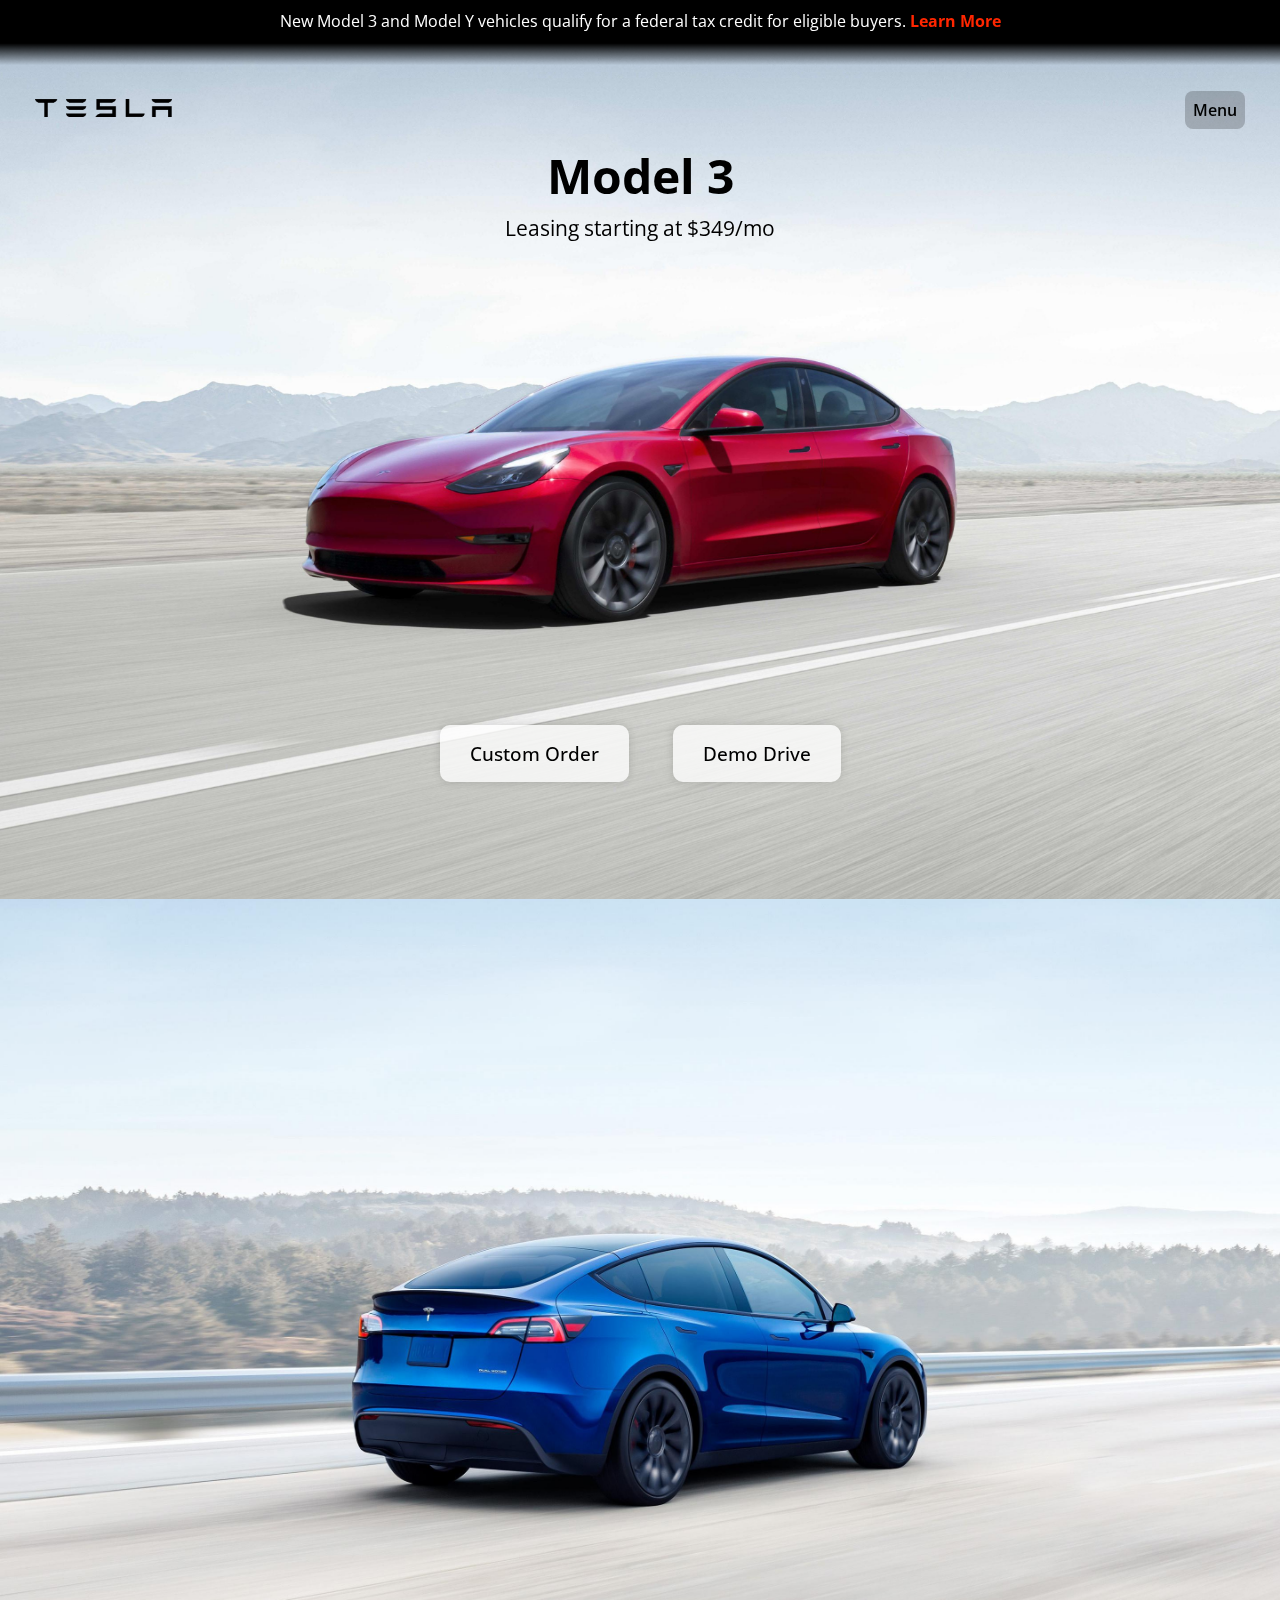
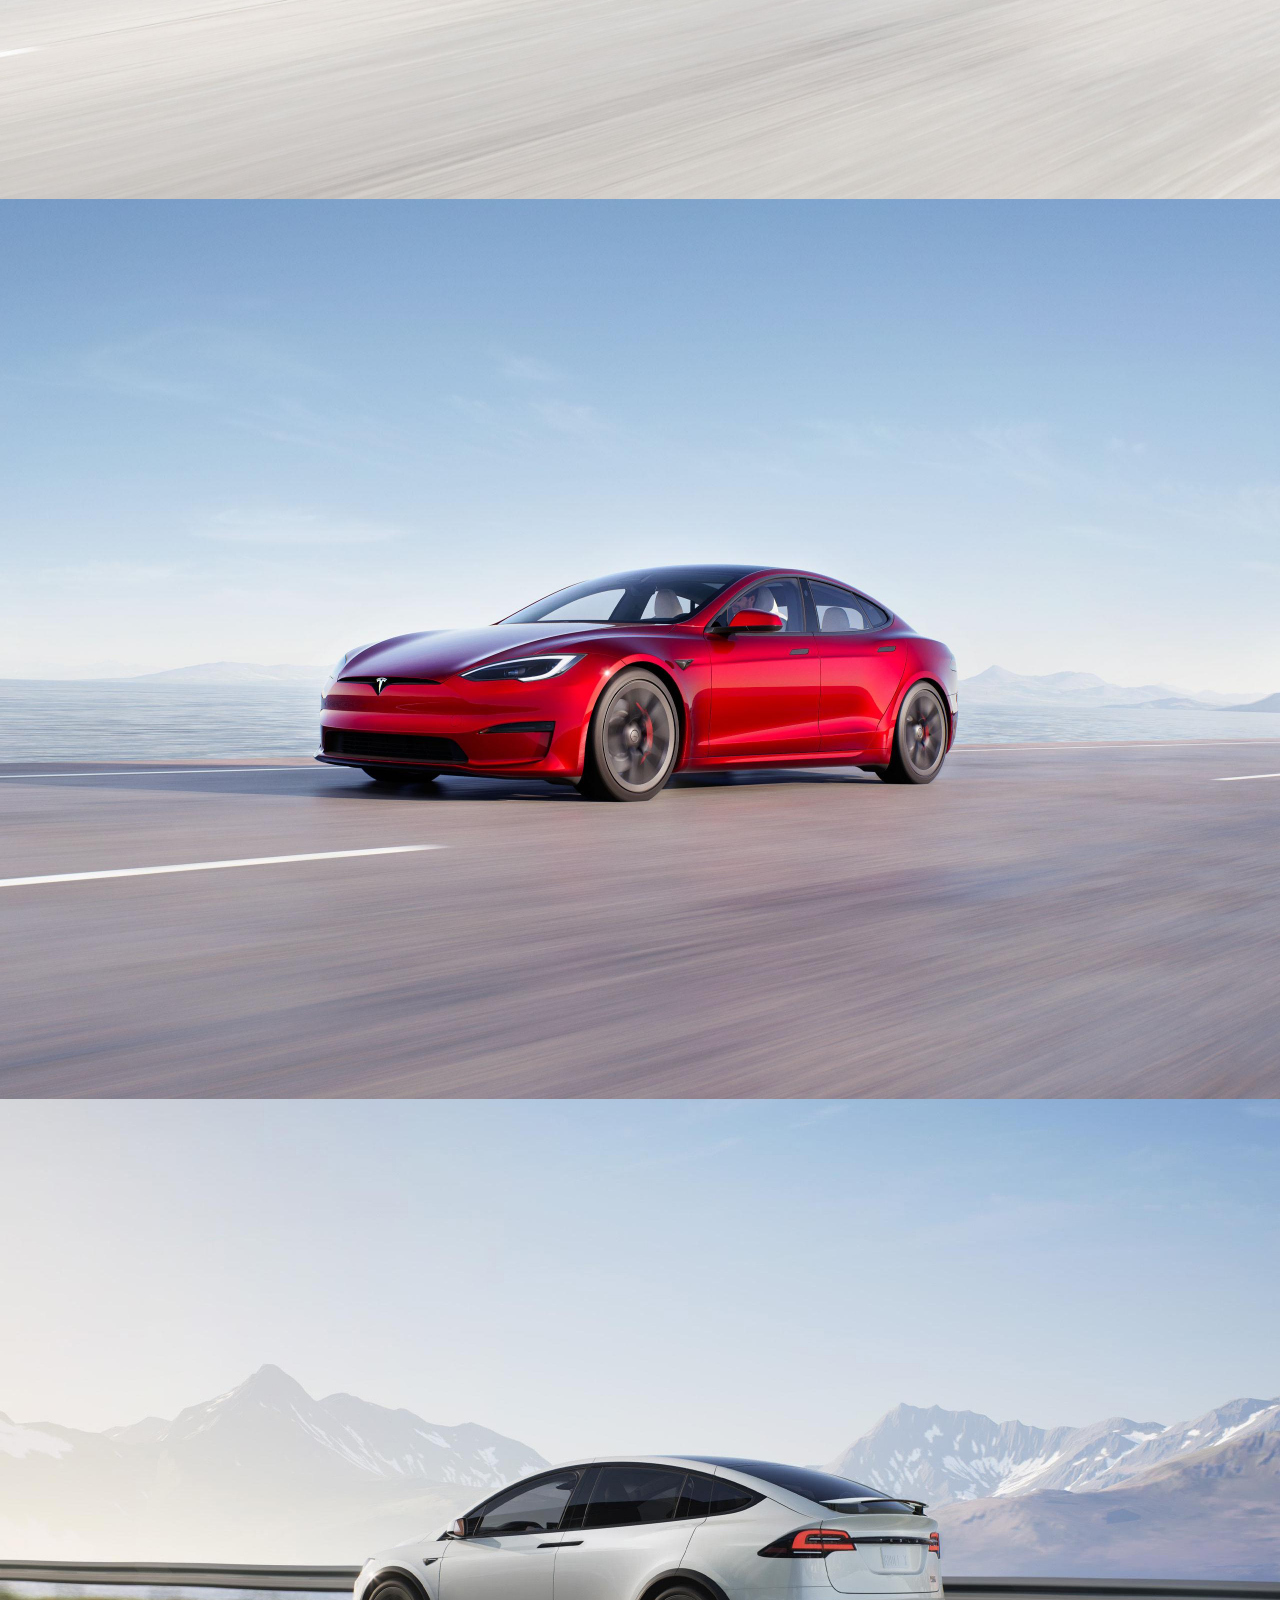
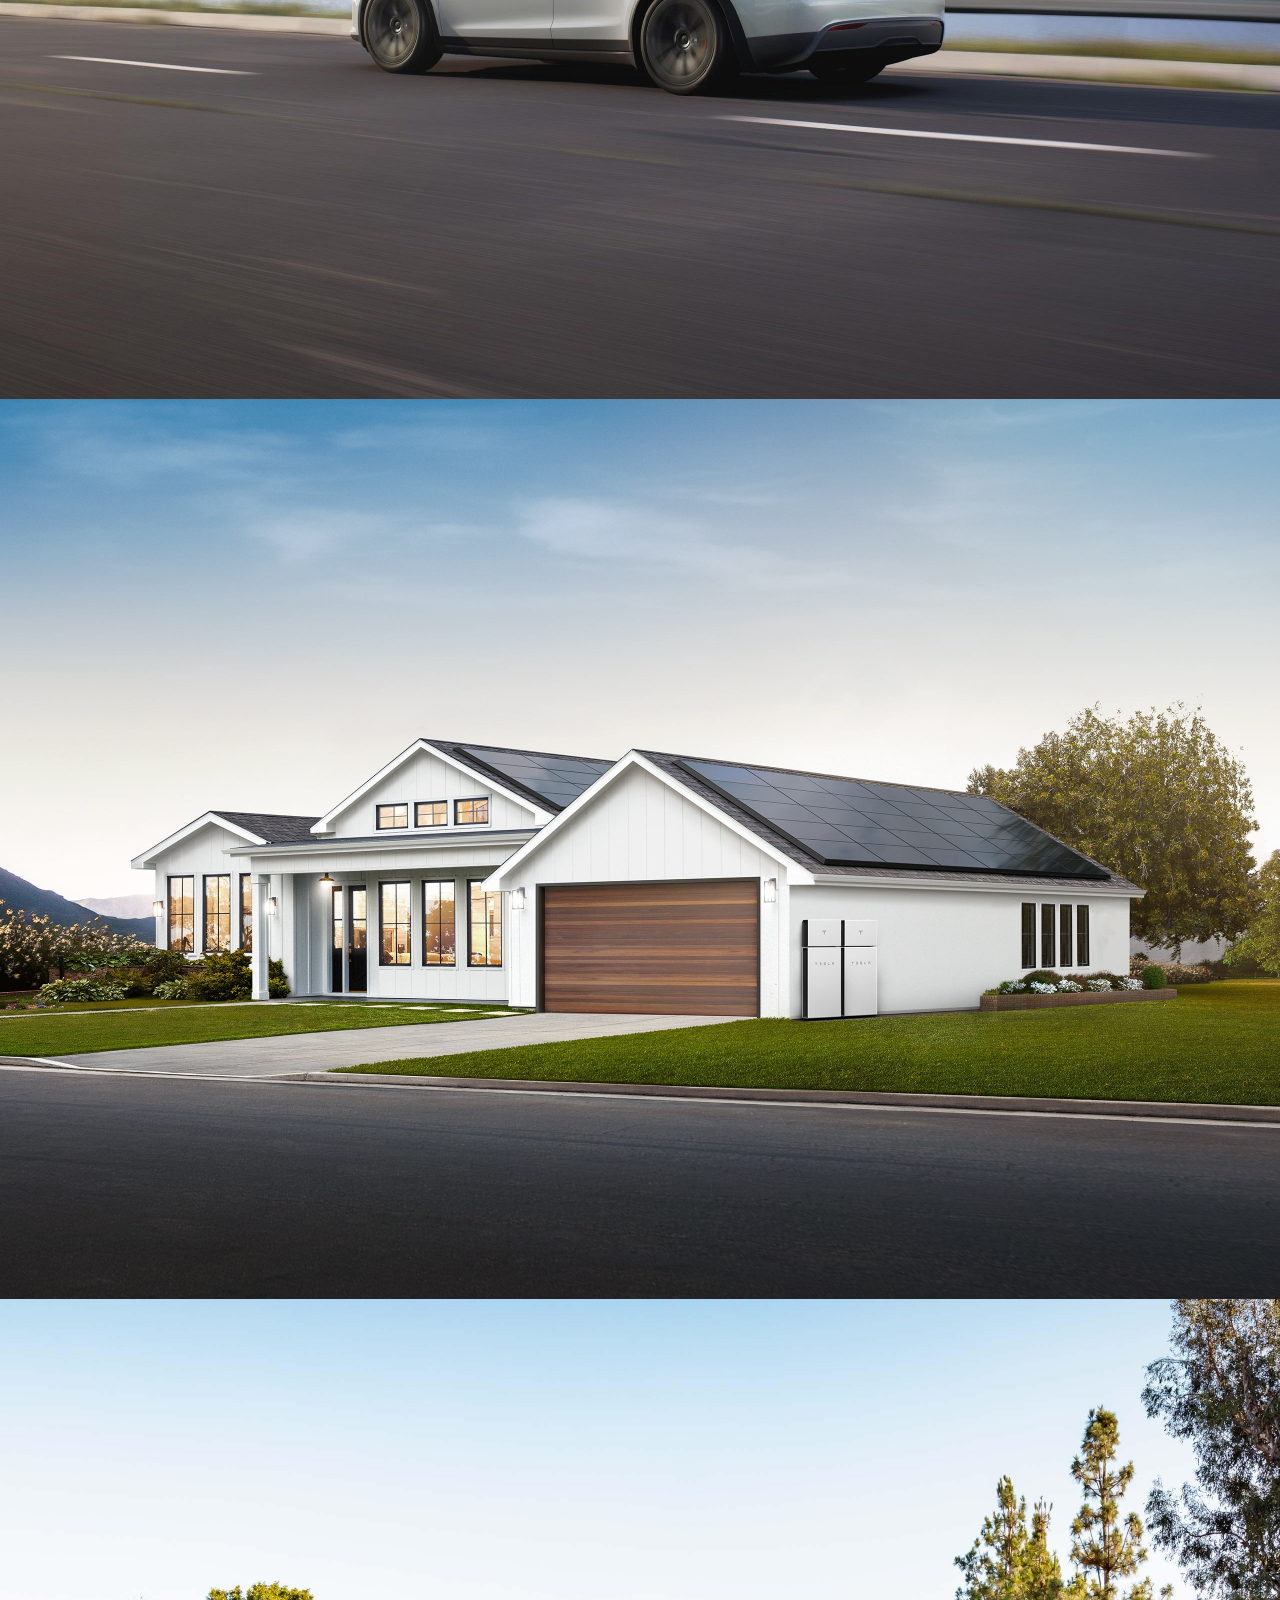
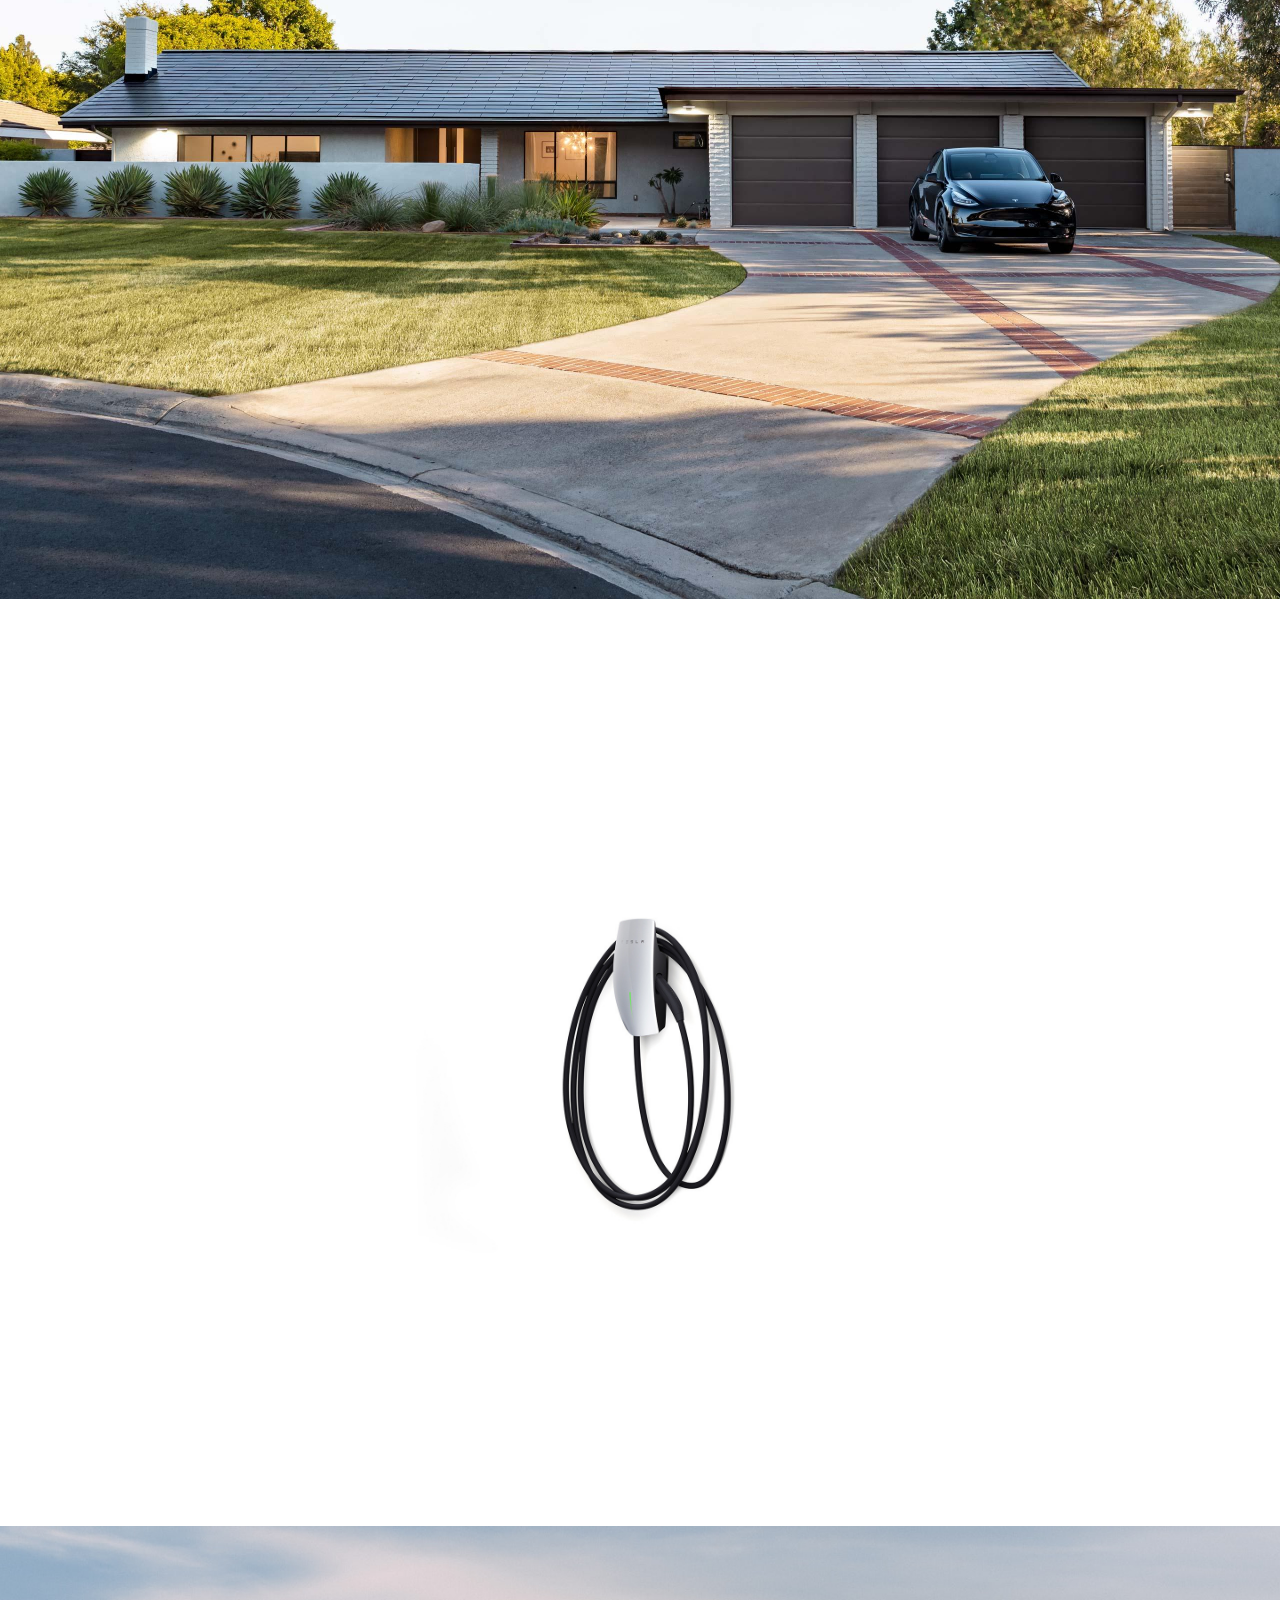
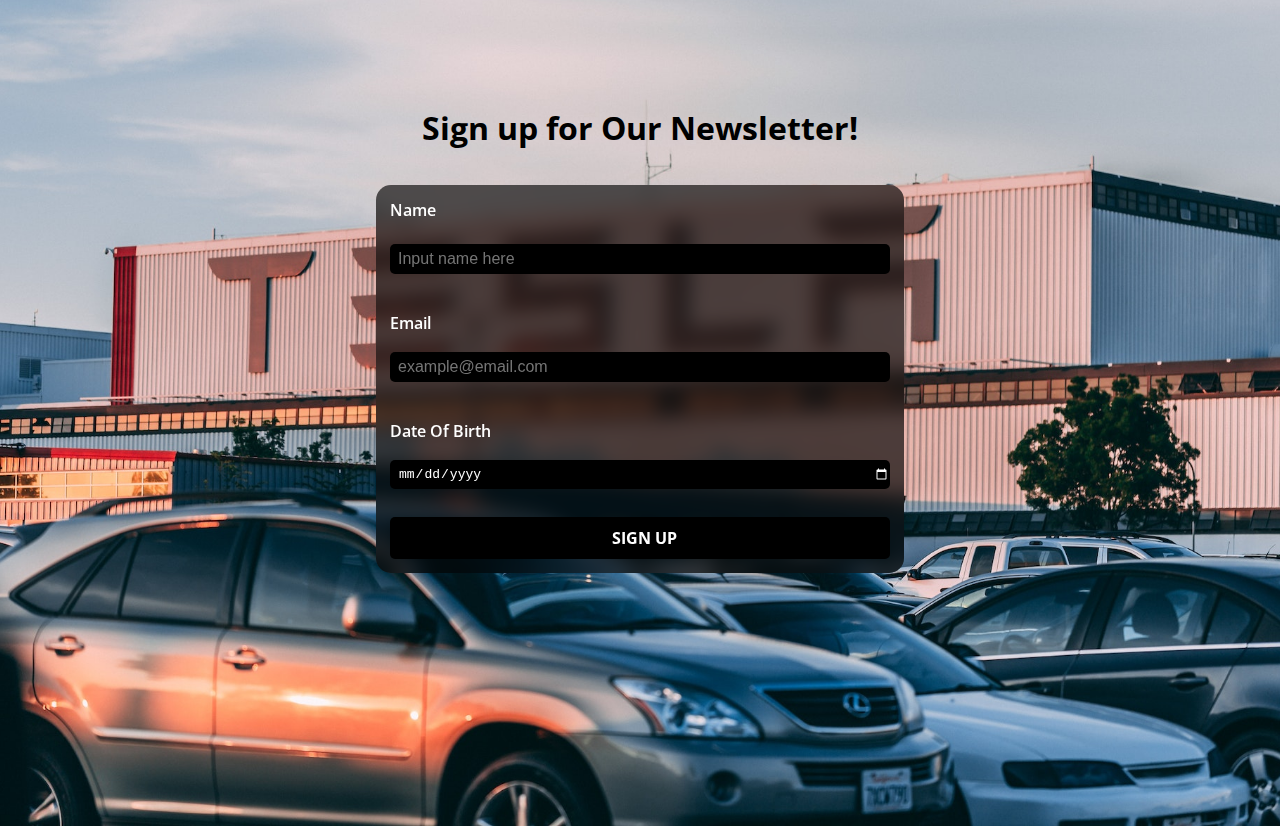
==== commit 937acb90: "fix bugs" ====
--- a/week-3-task/index.html
+++ b/week-3-task/index.html
@@ -22,11 +22,11 @@
             <li><a href="#modelx" class="nav-link">Model X</a></li>
             <li><a href="#solar-panels" class="nav-link">Solar Panels</a></li>
             <li><a href="#solar-roof" class="nav-link">Solar Roof</a></li>
-            <li><a href="#Accessories" class="nav-link">Accessories</a></li>
+            <li><a href="#accessories" class="nav-link">Accessories</a></li>
         </ul>
         <ul>
             <li><a href="https://shop.tesla.com/" target="_blank" class="nav-link">Shop</a></li>
-            <li><a href="#account" class="nav-link">Account</a></li>
+            <li><a href="#account" class="nav-link" >Newsletter Form</a></li>
             <li><a href="#" class="nav-link">More</a></li>
             <li><a id="menu" class="nav-link">Menu</a></li>
         </ul>
@@ -34,6 +34,7 @@
     <nav id="mobile-nav">
         <div id="back-button">&#x2715</div>
         <ul>
+            <li><a href="#account" class="nav-link-mobile">Newsletter Form</a></li>
             <li><a href="#model3" class="nav-link-mobile">Model 3</a></li>
             <li><a href="#modely" class="nav-link-mobile">Model Y</a></li>
             <li><a href="#models" class="nav-link-mobile">Model S</a></li>
@@ -42,7 +43,6 @@
             <li><a href="#solar-roof" class="nav-link-mobile">Solar Roof</a></li>
             <li><a href="#accessories" class="nav-link-mobile">Accessories</a></li>
             <li><a href="https://shop.tesla.com/" target="_blank" class="nav-link-mobile">Shop</a></li>
-            <li><a href="#account" class="nav-link-mobile">Account</a></li>
         </ul>
     </nav>
     <section id="display-text">
@@ -63,7 +63,7 @@
     <section class="page" id="solar-roof"></section>
     <section class="page" id="accessories"></section>
     <section id="account">
-        <h2>Sign up for a Tesla Account!</h2>
+        <h2>Sign up for Our Newsletter!</h2>
         <form action="">
             <label class="input-label" for="name">Name</label>
             <input type="text" name="name" placeholder="Input name here" required>
@@ -71,16 +71,13 @@
             <label class="input-label" for="email">Email</label>
             <input type="email" name="email" placeholder="example@email.com" required>
 
-            <label class="input-label" for="pword">Password</label>
-            <input type="password" name="pword" placeholder="Minimum of 8 characters" required>
+            <label class="input-label" for="dob">Date Of Birth</label>
+            <input type="date" name="dob" placeholder="mm/dd/yyyy" required>
 
-            <label class="input-label" for="pword">Confirm Password</label>
-            <input type="password" name="pword" placeholder="Enter the same password" required>
-            
-            <input type="submit" value="SUBMIT">
+            <input type="submit" value="SIGN UP">
         </form>
-        <p>Already have one? <br> <a href=""> Sign in</a></p>
     </section>
+    <section id="mobile-nav-blind"></section>
     <script src="script.js"></script>
 </body>
 </html>--- a/week-3-task/style.css
+++ b/week-3-task/style.css
@@ -61,6 +61,9 @@
     margin-top: -17vh;
     z-index: 1;
     animation: slide-left 0.7s;
+    box-shadow: 0 0 1350px black;
+    border-top-left-radius: 15px ;
+    border-bottom-left-radius: 15px ;
 }
 #back-button{
     padding: 8px 14px;
@@ -69,7 +72,7 @@
     font-weight: 700;
     font-size: 1.5em;
     border-radius: 5px;
-    margin: 10px;
+    margin: 20px;
     cursor: pointer;
     transition: 0.2s;
 }
@@ -85,7 +88,7 @@
 }
 .nav-link-mobile{
     color: rgb(83, 83, 83);
-    font-size: 1.1em;
+    font-size: 1em;
     padding: 8px 10px;
     border-radius: 8px;
     transition: 0.2s;
@@ -100,8 +103,8 @@
     position: fixed;
     display: flex;
     flex-direction: column;
+    align-items: center;
     width: 100%;
-    align-items: center;
     justify-content: space-between;
     height: 70%;
     transition: 0.4s;
@@ -198,7 +201,7 @@
     font-weight: 700;
 }
 #account > form{
-    height: 50%;
+    height: 40%;
     margin-bottom: 50px;
     display: flex;
     flex-direction: column;
@@ -224,9 +227,9 @@
     font-size: 1em;
     border-radius: 5px;
     border: none;
-    padding: 4px;
+    padding: 6px 0;
     background: black;
-    text-indent: 4px;
+    text-indent: 8px;
     color: white;
     transition: 0.2s;
 }
@@ -243,12 +246,24 @@
     outline: 0px;
     border-bottom: 3px solid red;
 }
+input[type="date"]{
+    color-scheme: dark;
+    text-indent: 4px;
+}
 #account>p{
     color: white;
     text-align: center;
     font-weight: 500;
     font-size: 1.2em;
     text-shadow: 0 0 9px rgba(0, 0, 0, 0.466);
+}
+#mobile-nav-blind{
+    position: fixed;
+    top: 0px;
+    width: 100vw;
+    height: 100vh;
+    backdrop-filter: blur(8px);
+    display: none;
 }
 @keyframes slide-left {
     0%{
@@ -277,4 +292,30 @@
         border-radius: 8px;
         font-size: 1em;
     }
+}
+@media (max-width: 400px) {
+    #main-navbar>ul{
+        gap: 0px;
+    }
+    #display-text > div > a{
+        font-size: 1em;
+        margin: 10px;
+        padding: 15px;
+    }
+    #model3{
+        margin-top: calc(-30px - 12vh);
+    }
+    #banner{
+        font-size: 0.8em;
+        font-weight: 500;
+    }
+    #logo{
+        height: 14px;
+    }
+    #mobile-nav{
+        width: 50vw;
+    }
+    #mobile-nav > ul{
+        padding: 10px;
+    }
 }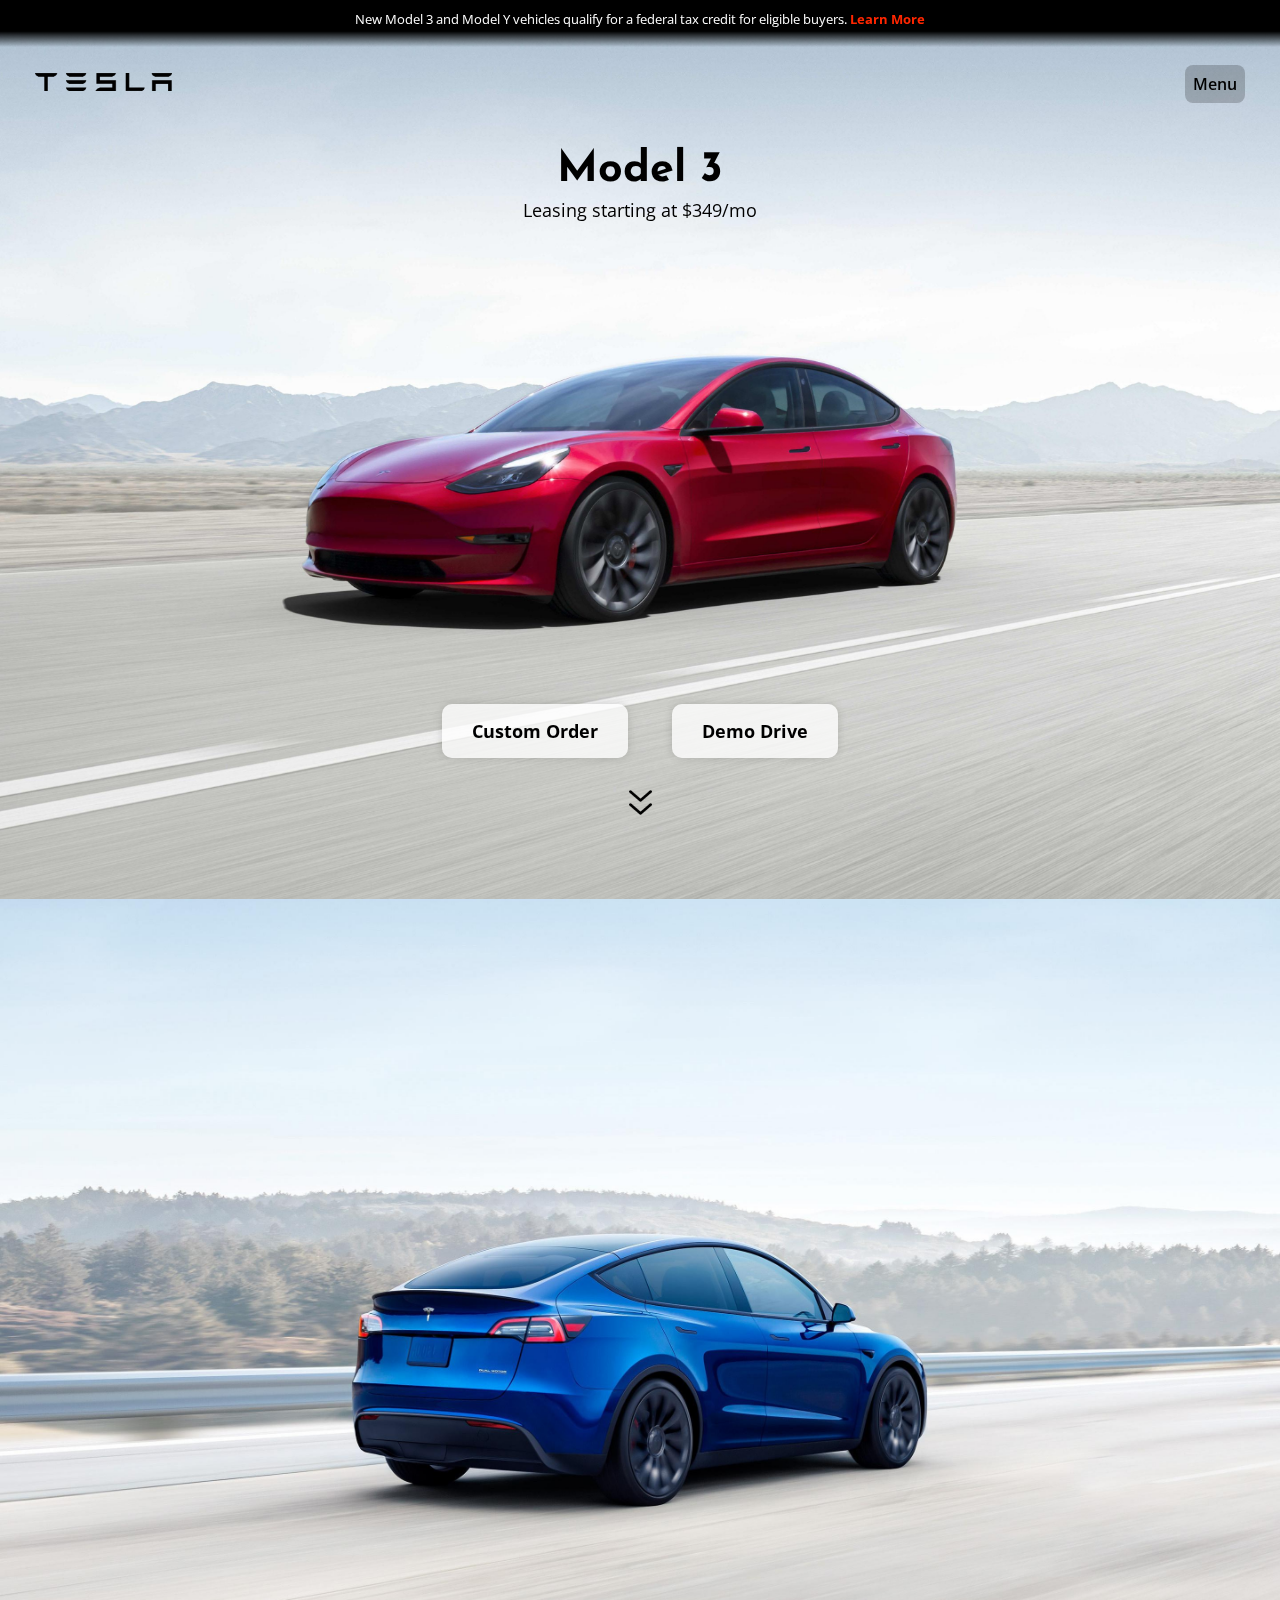
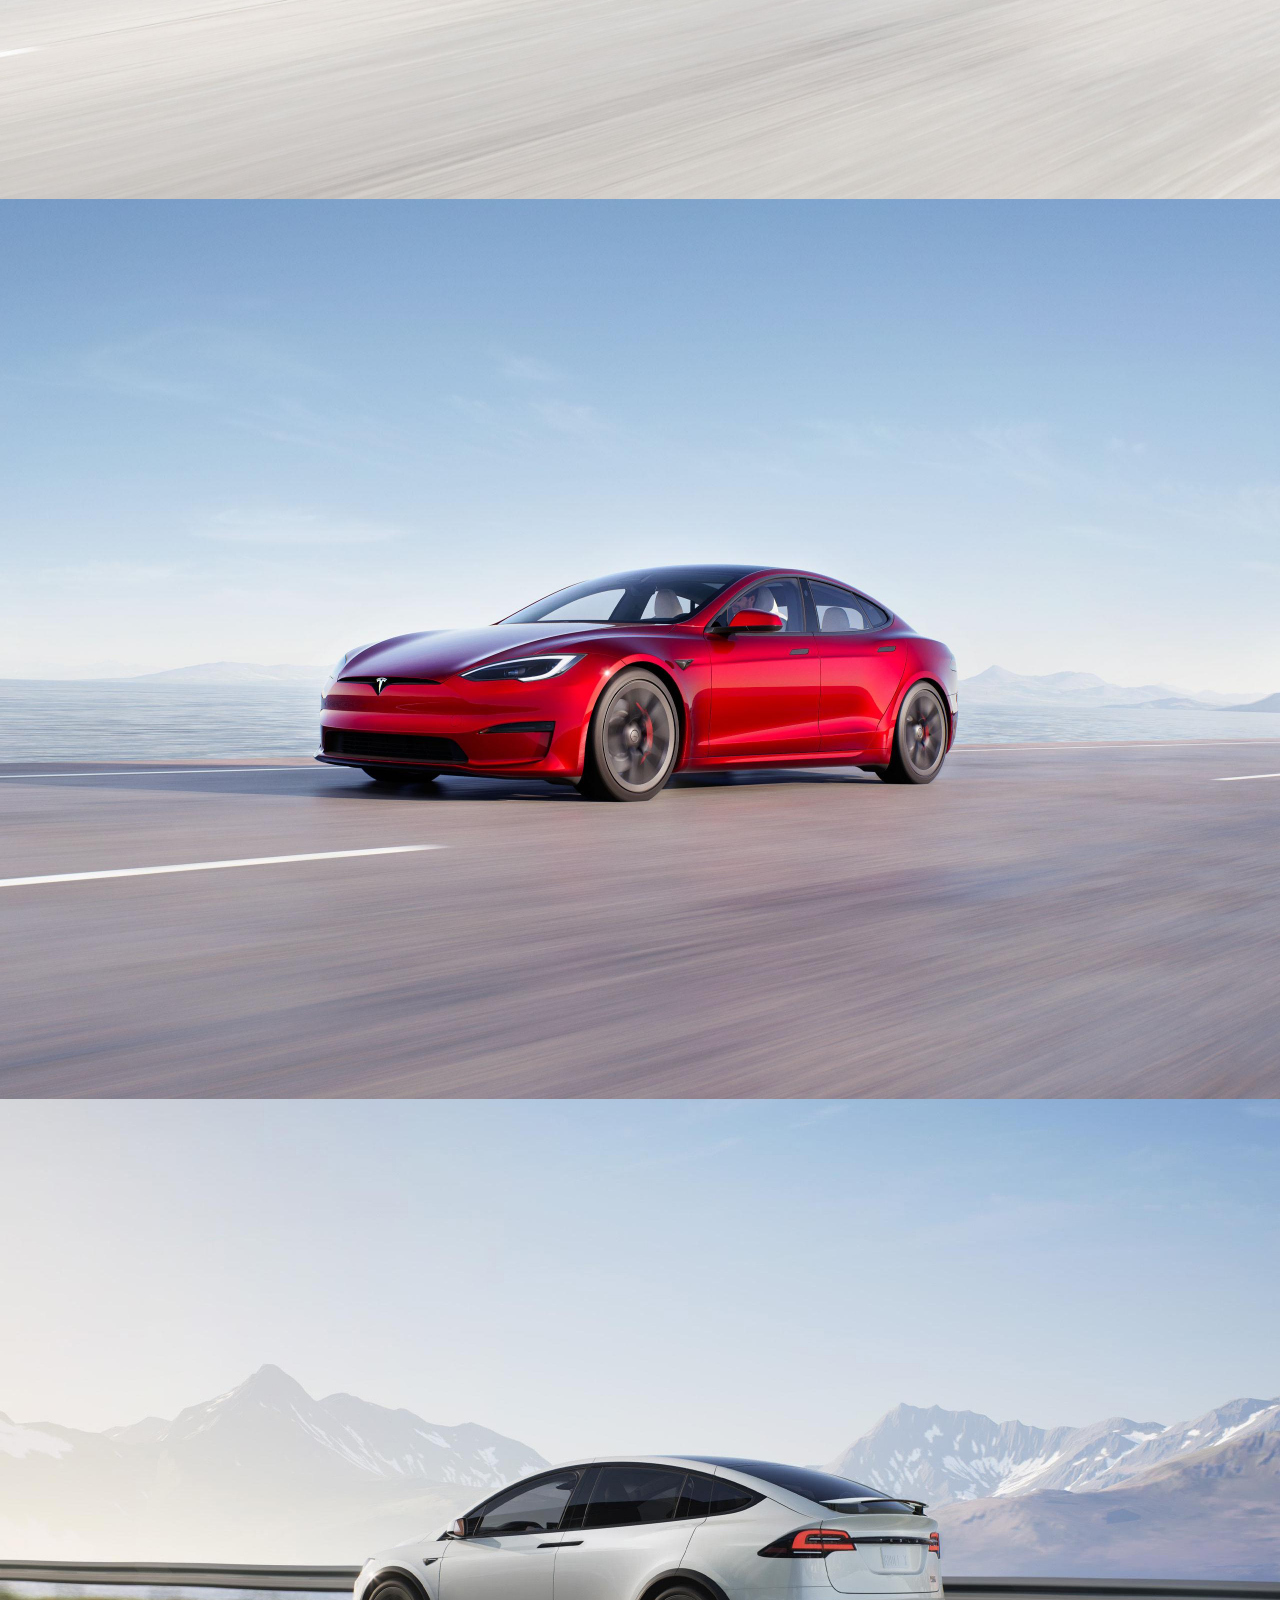
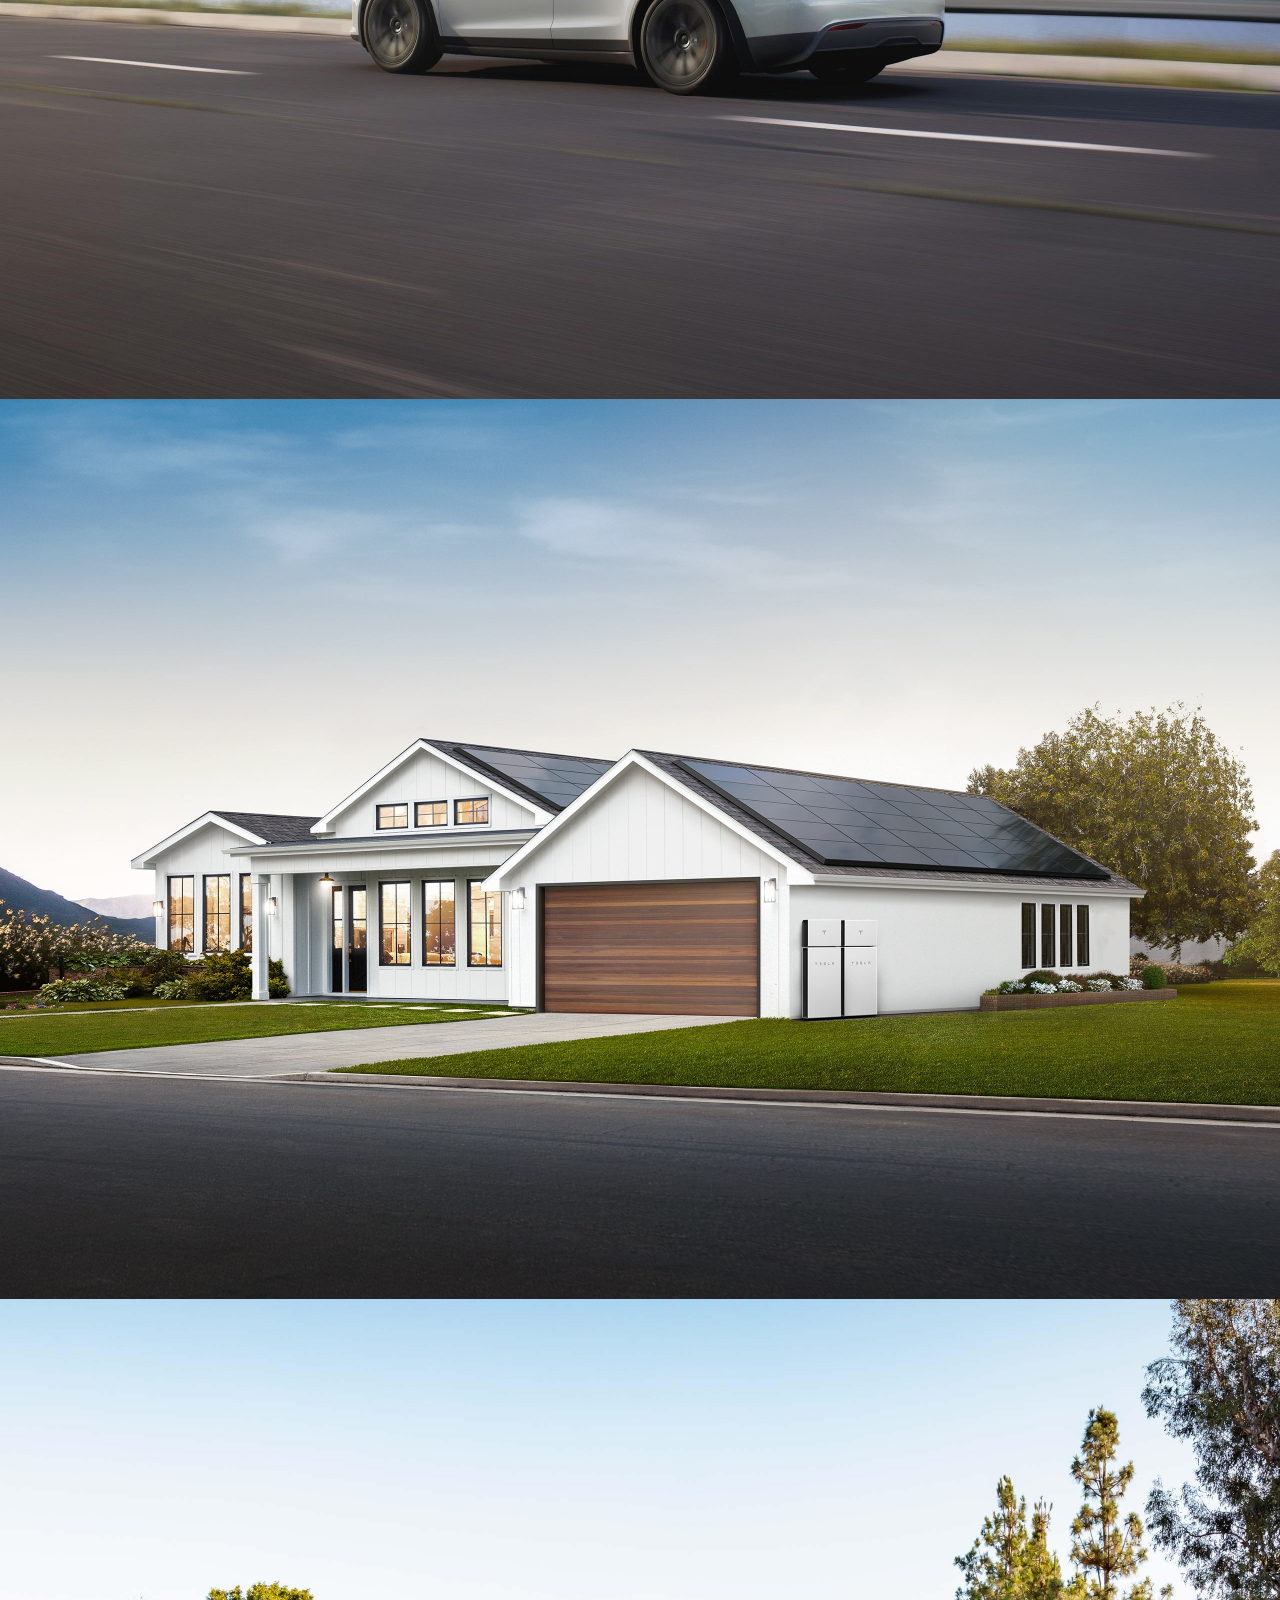
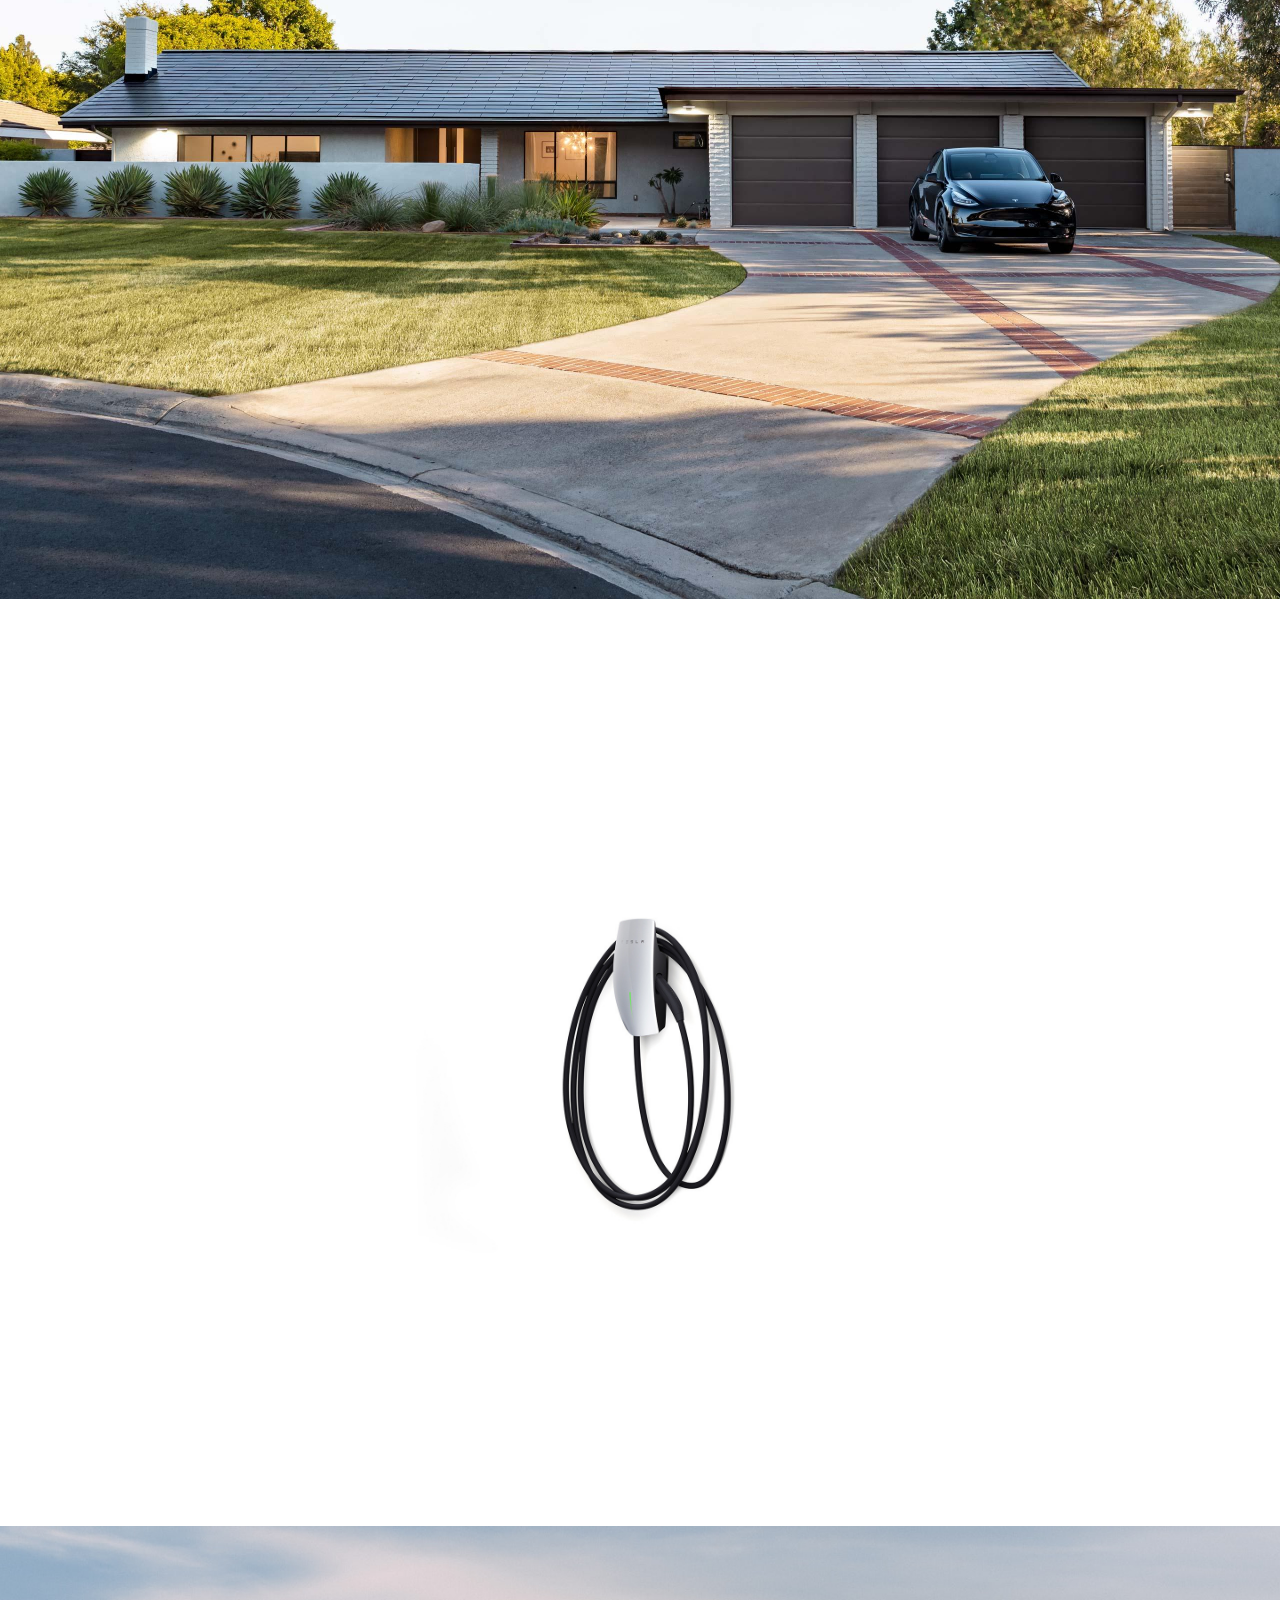
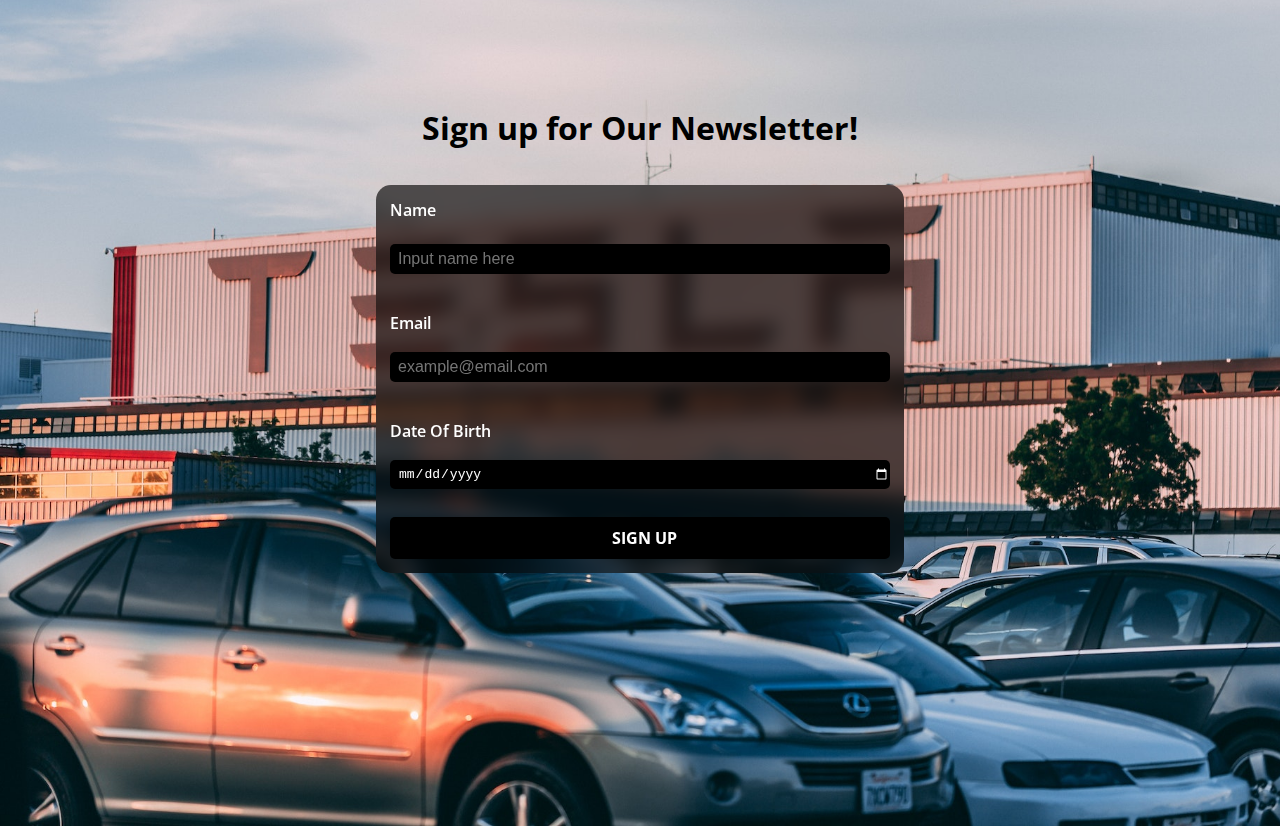
==== commit 41c82543: "fix layout responsiveness bugs, add scroll down feature" ====
--- a/week-3-task/index.html
+++ b/week-3-task/index.html
@@ -7,6 +7,7 @@
     <link rel="preconnect" href="https://fonts.googleapis.com">
     <link rel="preconnect" href="https://fonts.gstatic.com" crossorigin>
     <link href="https://fonts.googleapis.com/css2?family=Open+Sans:wght@400;500;600&display=swap" rel="stylesheet">
+    <link href="https://fonts.googleapis.com/css2?family=Josefin+Sans&display=swap" rel="stylesheet">
     <link rel="stylesheet" href="style.css">
     <link rel="shortcut icon" href="./assets/favicon.ico" type="image/x-icon">
     <title>Electric Cars, Solar and Clean energy | Tesla</title>
@@ -53,7 +54,12 @@
         <div>
             <a id="link1" href="">Custom Order</a>
             <a id="link2" href="">Demo Drive</a>
+            <div id="downbtn" tabindex="0">
+                <img src="./assets/down-arrow.png" alt="">
+                <img src="./assets/down-arrow.png" alt="">
+            </div>
         </div>
+
     </section>
     <section class="page" id="model3"></section>
     <section class="page" id="modely"></section>
--- a/week-3-task/style.css
+++ b/week-3-task/style.css
@@ -7,13 +7,14 @@
     font-family: "Open sans";
 }
 #banner{
-    min-height: 5vh;
+    min-height: 3vh;
     color: white;
     background: linear-gradient(180deg, black, black, black, rgba(0, 0, 0, 0));
     text-align: center;
     padding: 10px 25px 10px 25px;
     position: sticky;
     top:0px;
+    font-size: 0.8em;
 }
 a{
     color: rgb(255, 38, 0);
@@ -33,7 +34,7 @@
     align-items: center;
     padding-inline: 35px;
     position:sticky;
-    top:calc(6vh + 20px);
+    top:calc(2vh + 30px);
     height: 8vh;
 }
 #main-navbar>ul{
@@ -58,7 +59,7 @@
     right: 0px;
     width: 40vw;
     height: 100vh;
-    margin-top: -17vh;
+    margin-top: -15vh;
     z-index: 1;
     animation: slide-left 0.7s;
     box-shadow: 0 0 1350px black;
@@ -66,13 +67,13 @@
     border-bottom-left-radius: 15px ;
 }
 #back-button{
-    padding: 8px 14px;
+    padding: 6px 12px;
     background: rgba(0, 0, 0, 0.322);
     width:fit-content;
     font-weight: 700;
-    font-size: 1.5em;
+    font-size: 1.2em;
     border-radius: 5px;
-    margin: 20px;
+    margin: 30px 20px;
     cursor: pointer;
     transition: 0.2s;
 }
@@ -83,8 +84,10 @@
     padding:40px;
     display: flex;
     flex-direction: column;
-    height: 80%;
+    height: 75%;
     justify-content: space-between;
+    position: absolute;
+    bottom: 20px;
 }
 .nav-link-mobile{
     color: rgb(83, 83, 83);
@@ -106,24 +109,25 @@
     align-items: center;
     width: 100%;
     justify-content: space-between;
-    height: 70%;
+    height: 80%;
     transition: 0.4s;
 }
 #display-text > div > h2{
-    font-size: 3em;
-    text-align: center;
-    margin-block: 6px;
+    font-size: 2.7em;
+    text-align: center;
+    margin: 30px 0px 6px 0px;
+    font-family: 'Josefin Sans', sans-serif;
 }
 #display-text > div > p{
     text-align: center;
     margin-block:0px;
-    font-size: 1.3em;
+    font-size: 1.1em;
 }
 #display-text > div > a{
     color: black;
     padding: 15px 30px;
-    font-weight: 500;
-    font-size: 1.2em;
+    font-weight: 700;
+    font-size: 1.1em;
     background: rgba(255, 255, 255, 0.767);
     border-radius: 10px;
     margin: 20px;
@@ -131,13 +135,31 @@
     transition: 0.2s;
 }
 #display-text > div > a:hover{
-    background: rgba(255, 255, 255, 0.507);
+    color: rgba(250, 0, 0, 0.993);
+    box-shadow: 0 0 12px rgba(0, 0, 0, 0.219);
+}
+#downbtn{
+    display: flex;
+    flex-direction: column;
+    margin:30px auto 0 auto;
+    width: fit-content;
+    padding: 20px;
+    cursor: pointer;
+}
+#display-text > div > div > img{
+    height: 20px;
+    width: 23px;
+    margin-top: -7px;
+    animation: twist 2.5s 0s infinite;
+}
+#display-text > div > div > img:last-child{
+    animation: twist 2.5s 0.3s infinite;
 }
 .page{
     height: 100vh;
 }
 #model3{
-    margin-top: calc(-30px - 12vh);
+    margin-top: calc(-30px - 10vh);
     background:url(./assets/model3.jpg);
     background-repeat: no-repeat;
     background-size: cover;
@@ -191,7 +213,7 @@
     background-repeat: no-repeat;
     background-size: cover;
     background-position: center;
-    scroll-snap-align: start none;
+    scroll-snap-align: start;
     height: 100vh;
 }
 #account > h2{
@@ -206,11 +228,12 @@
     display: flex;
     flex-direction: column;
     justify-content: space-between;
-    width: 60%;
+    width: 50%;
     margin: 0 auto;
     background: rgba(3, 3, 3, 0.644);
     padding: 14px;
     max-width: 500px;
+    min-width: 250px;
     border-radius: 15px;
     backdrop-filter: blur(10px);
 }
@@ -281,7 +304,15 @@
         opacity: 0;
     }
 }
-@media (max-width: 1285px) {
+@keyframes twist {
+    70%{
+        transform:rotateY(0deg)
+    }
+    100%{
+        transform:rotateY(360deg)
+    }
+}
+@media (max-width: 1400px) {
     .nav-link{
         display: none;
     }
@@ -293,13 +324,13 @@
         font-size: 1em;
     }
 }
-@media (max-width: 400px) {
+@media (max-width: 600px) {
     #main-navbar>ul{
         gap: 0px;
     }
     #display-text > div > a{
         font-size: 1em;
-        margin: 10px;
+        margin: 5px;
         padding: 15px;
     }
     #model3{
@@ -318,4 +349,5 @@
     #mobile-nav > ul{
         padding: 10px;
     }
+    
 }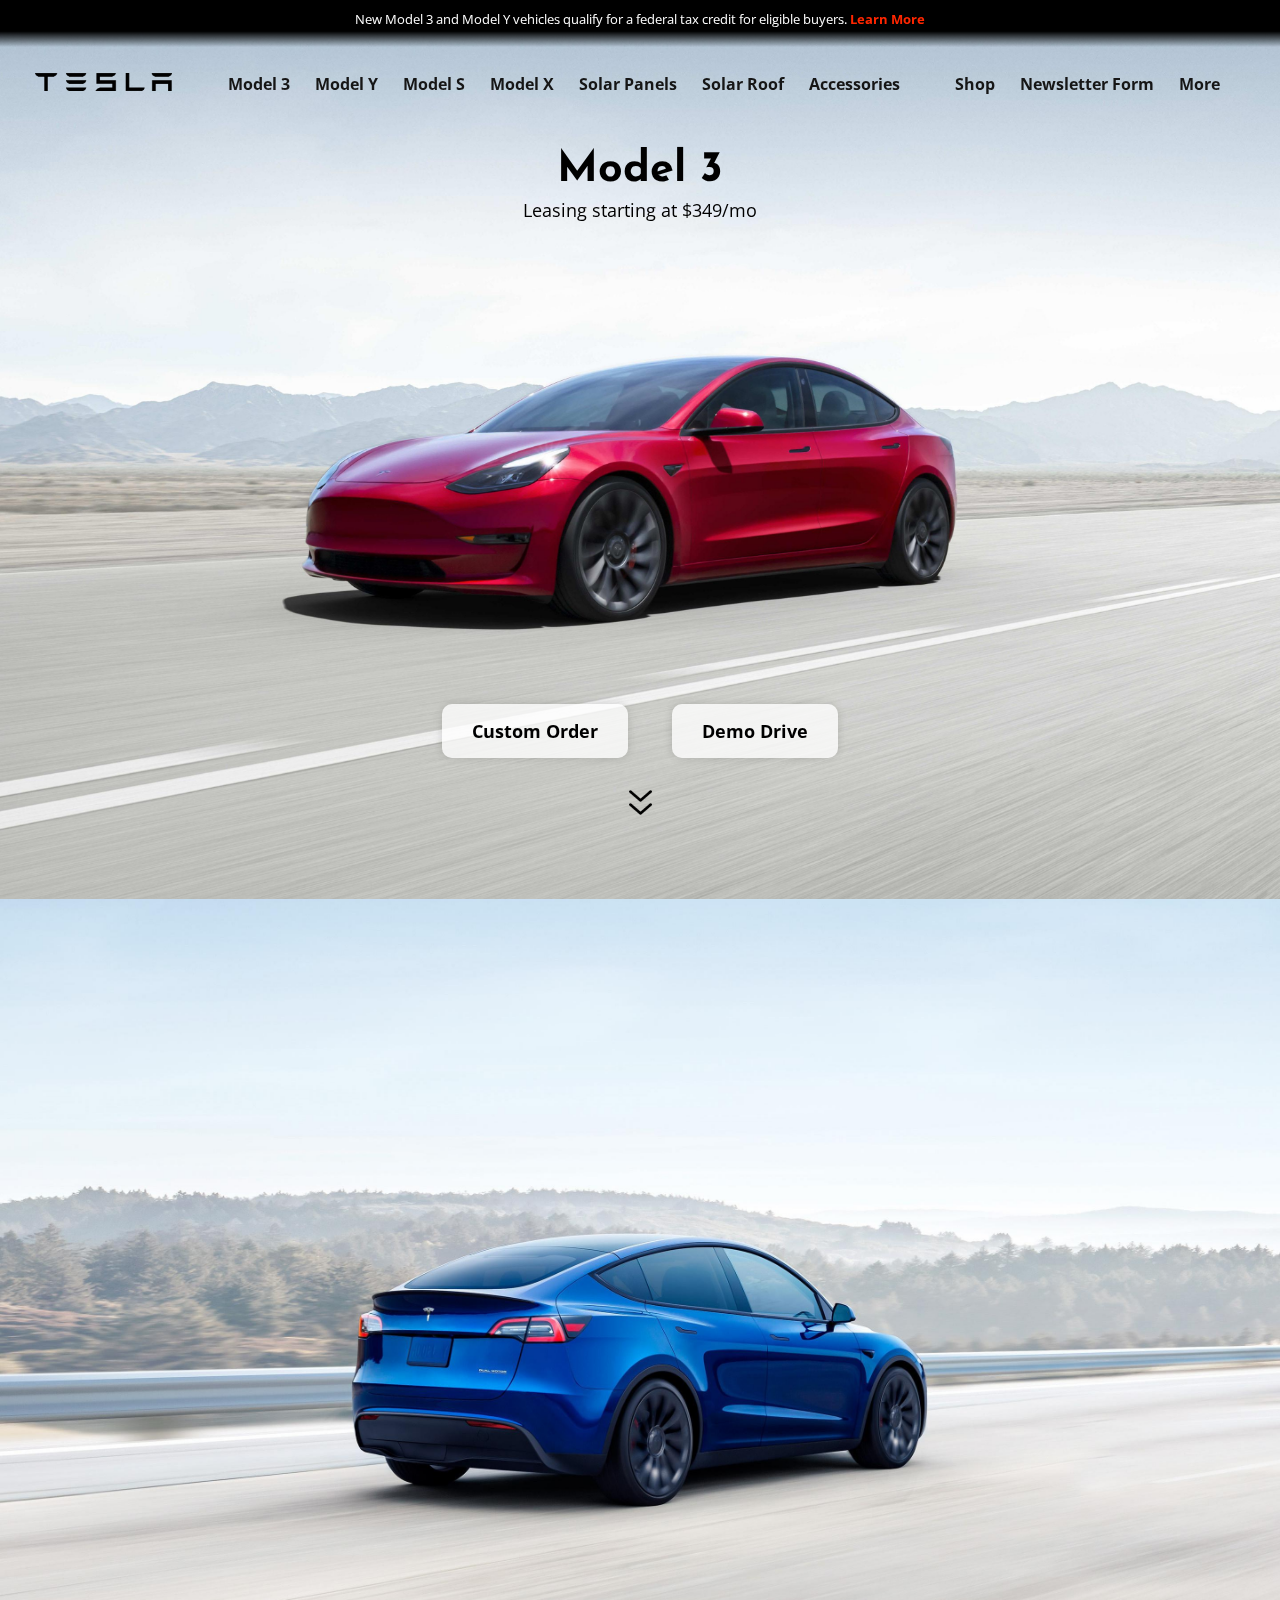
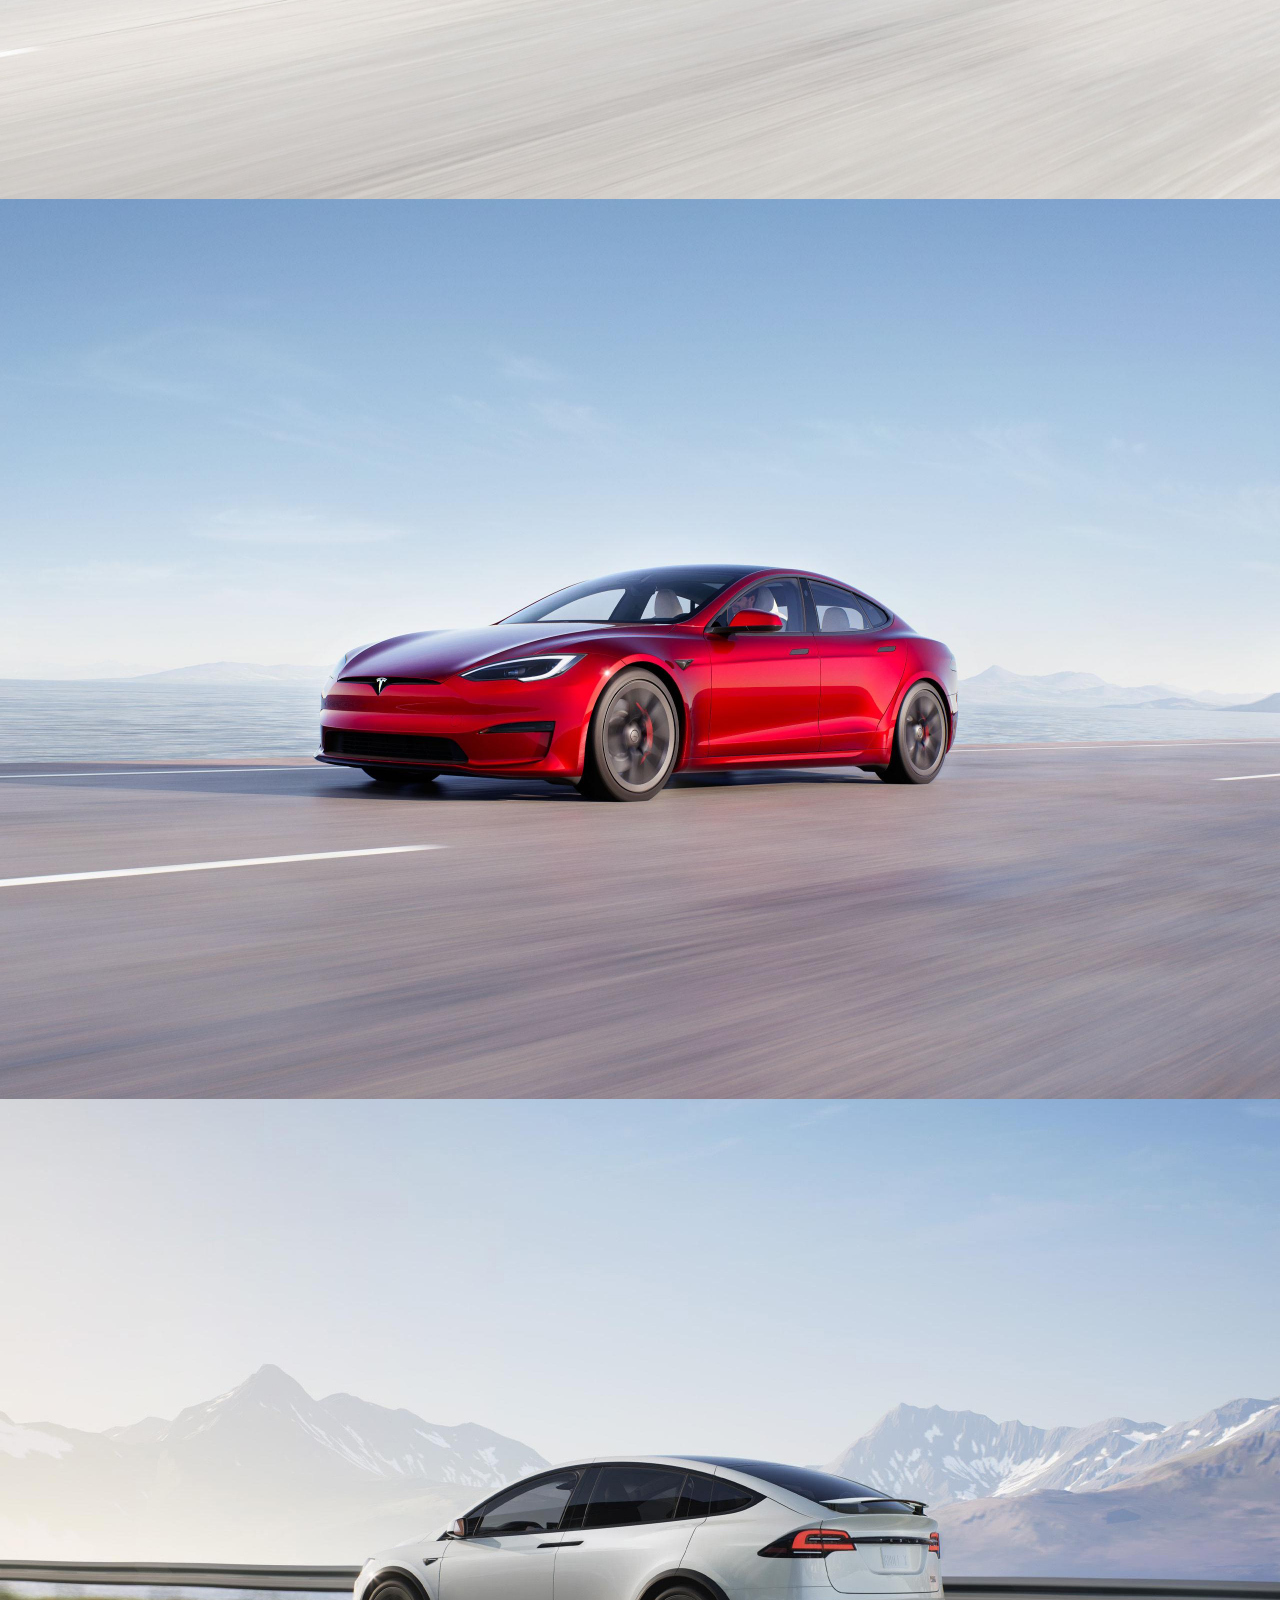
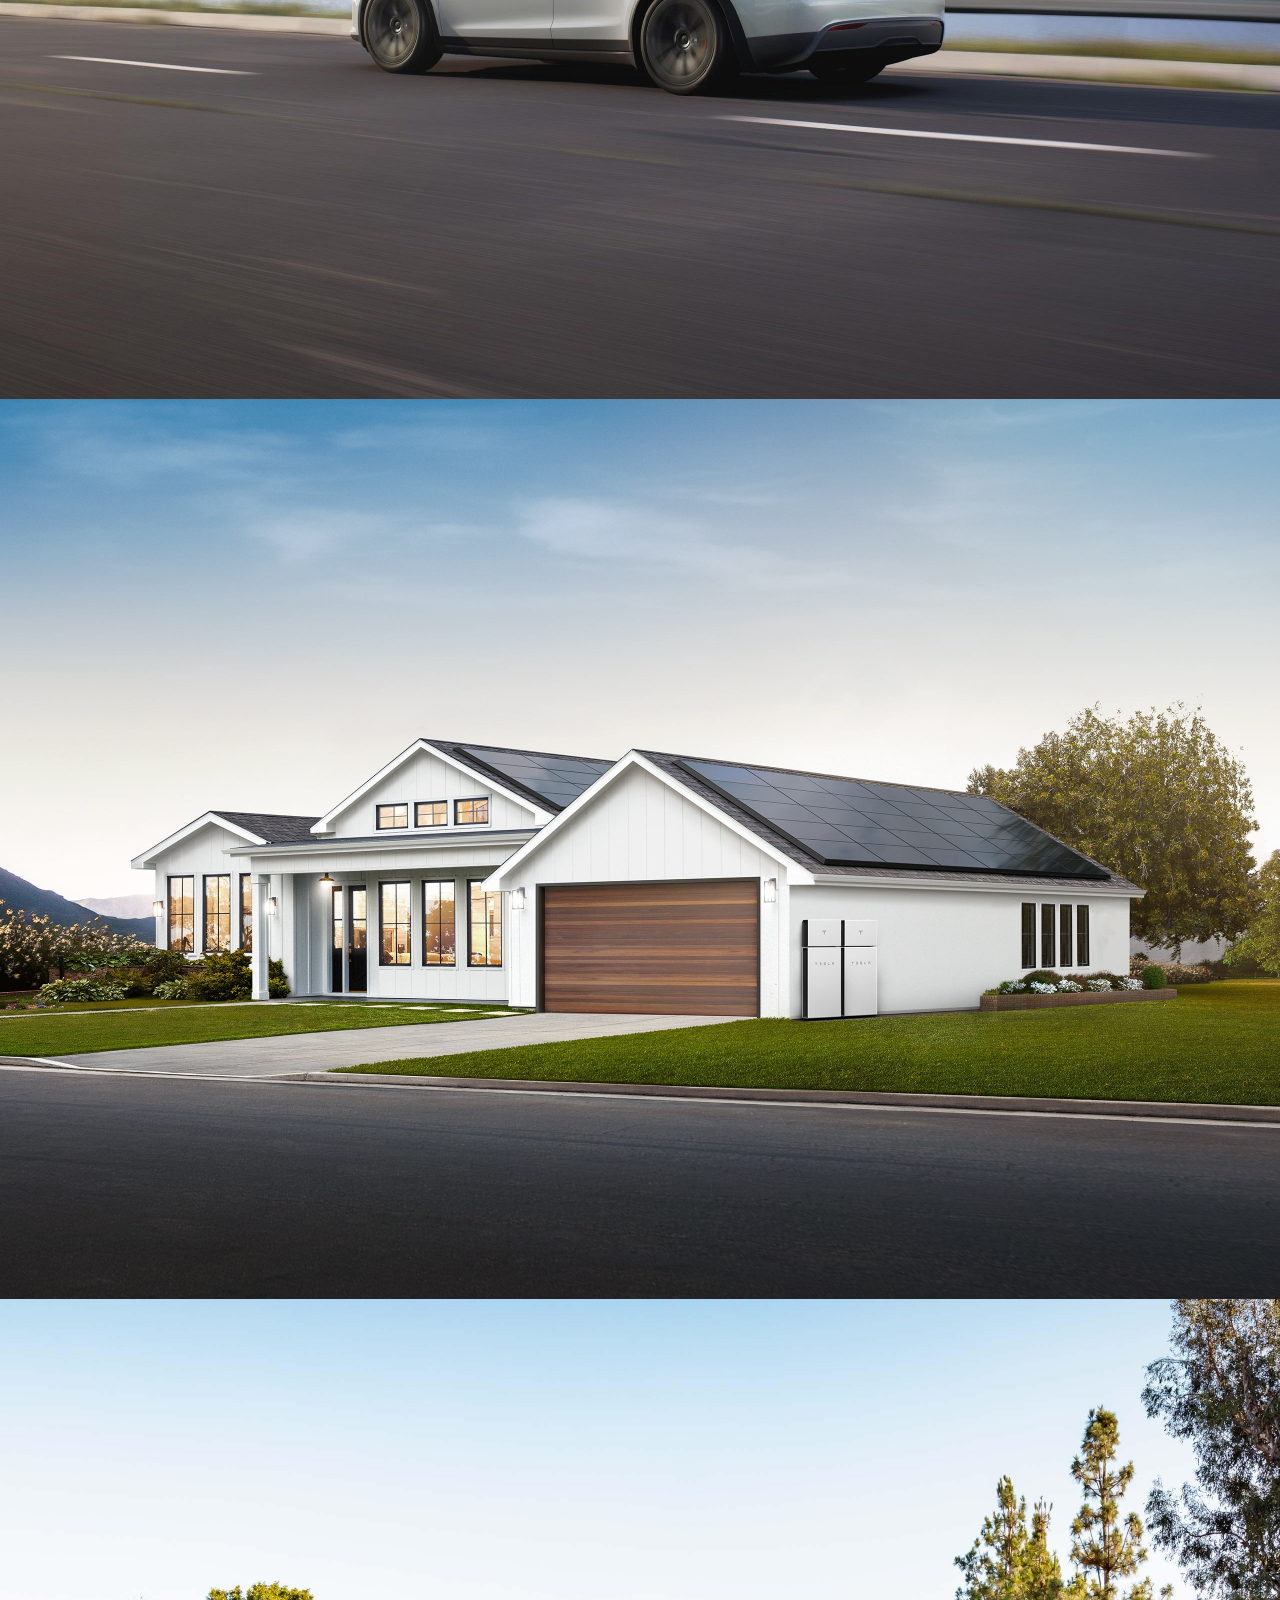
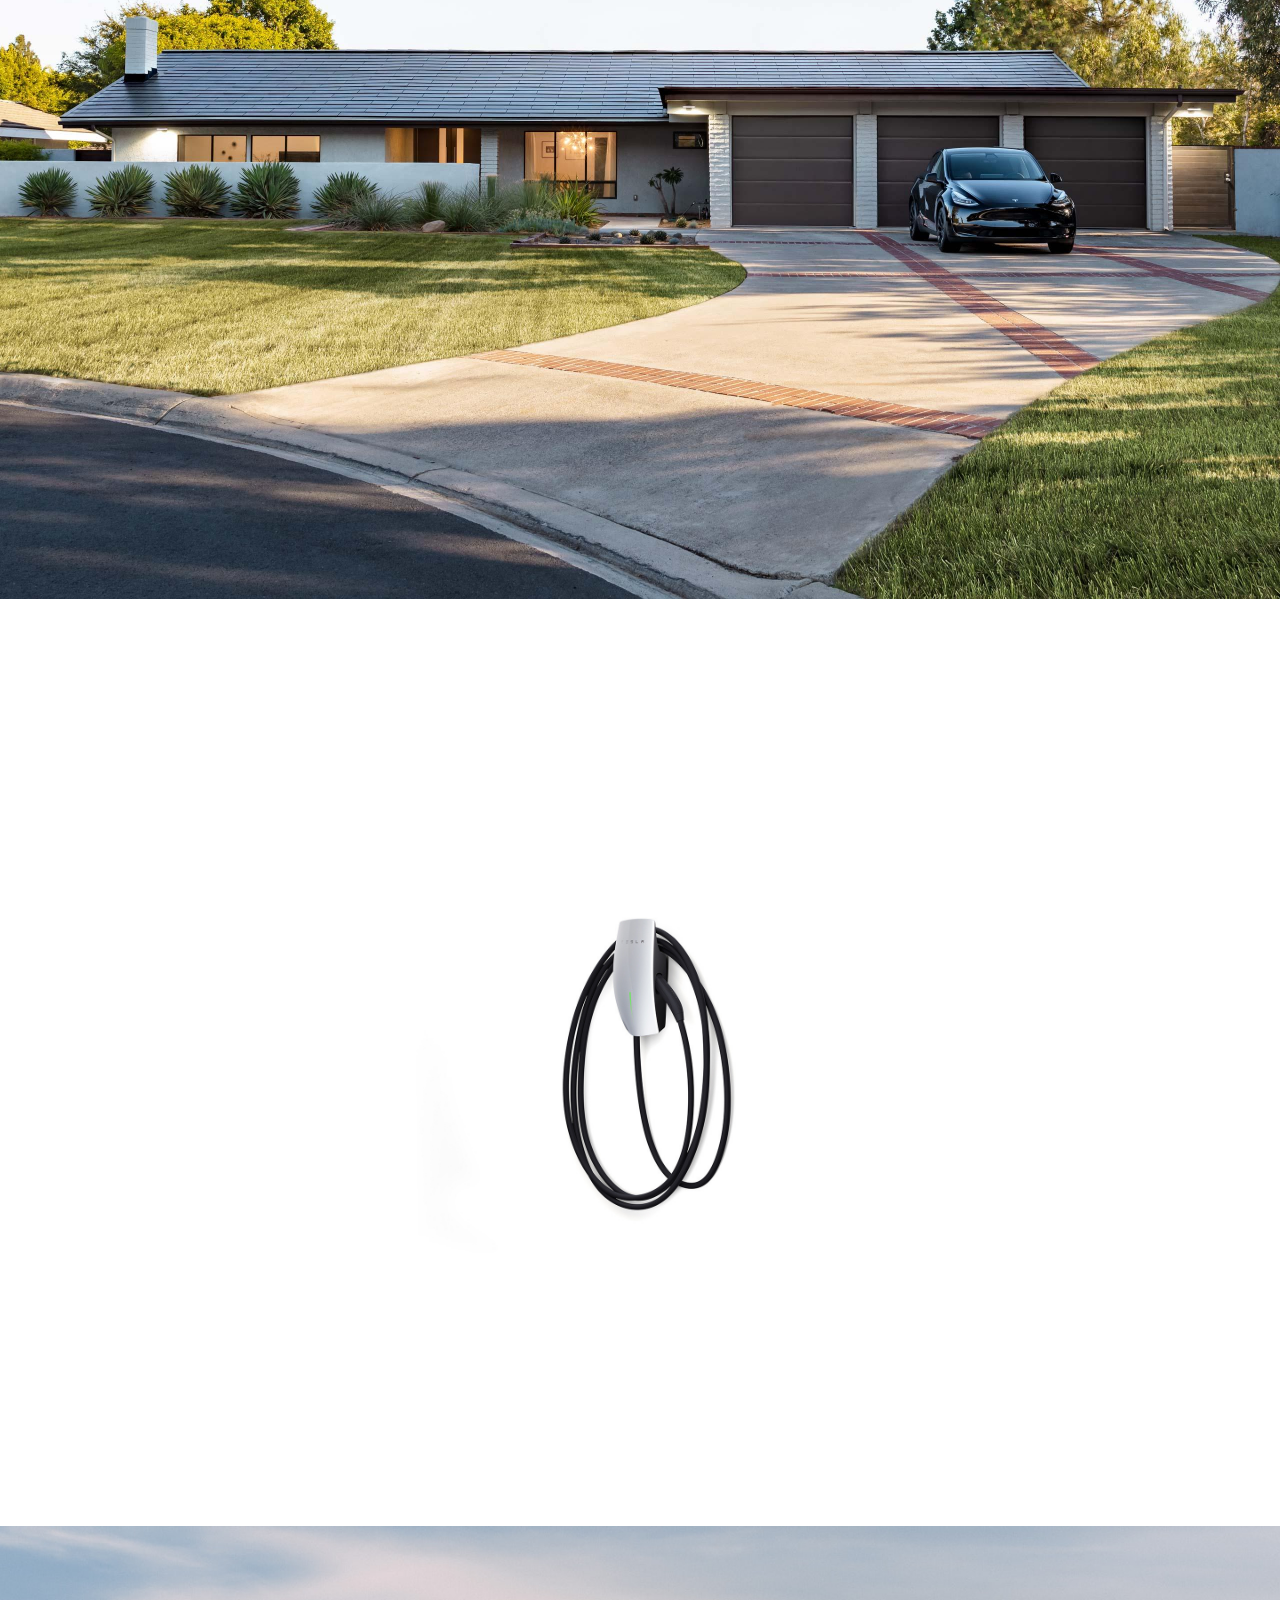
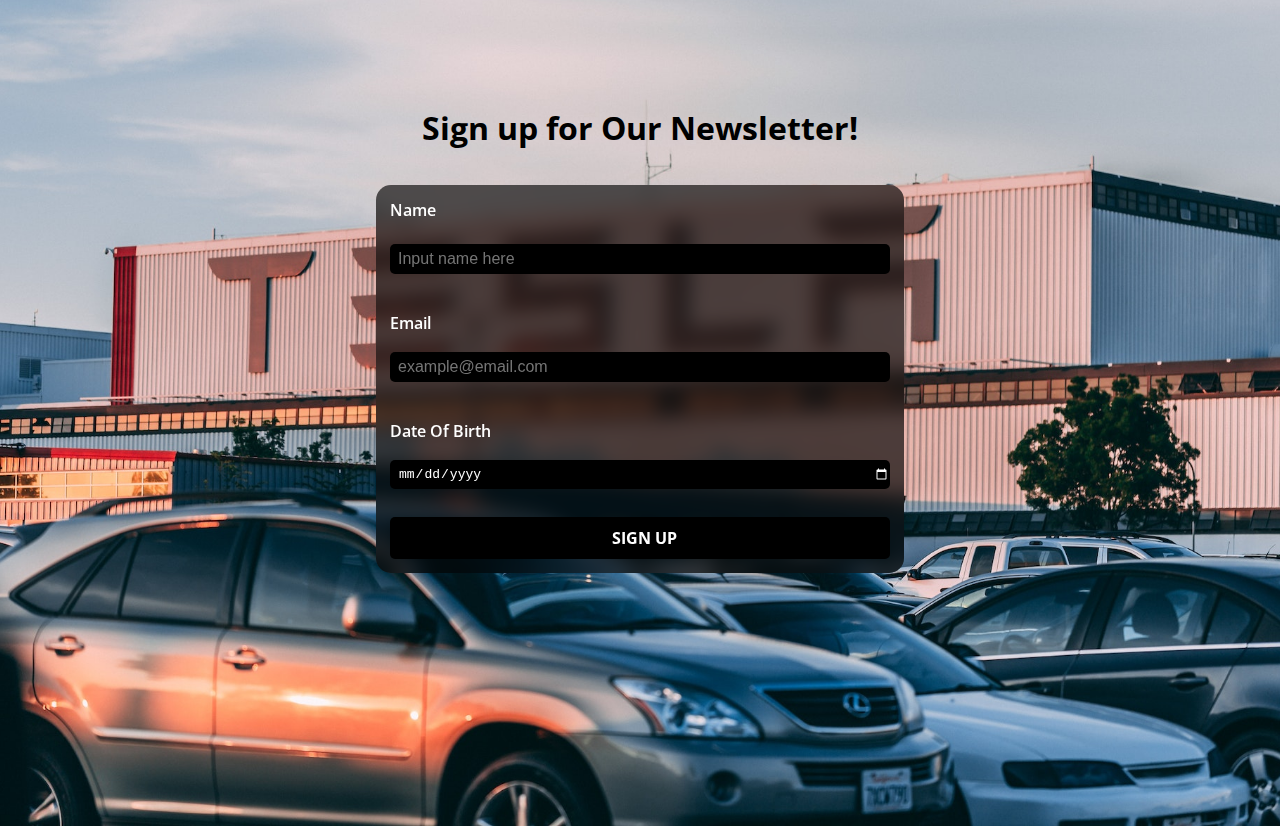
==== commit 58eb5c99: "optimise layout forgalaxy fold" ====
--- a/week-3-task/index.html
+++ b/week-3-task/index.html
@@ -51,7 +51,7 @@
             <h2 id="heading">Model 3</h2>
             <p id="desc">Leasing starting at $349/mo</p>
         </div>
-        <div>
+        <div id="main-links">
             <a id="link1" href="">Custom Order</a>
             <a id="link2" href="">Demo Drive</a>
             <div id="downbtn" tabindex="0">
--- a/week-3-task/style.css
+++ b/week-3-task/style.css
@@ -26,7 +26,7 @@
 }
 .nav-link{
     color: rgb(22, 22, 22);
-    font-size: 1.2em;
+    font-size: 1em;
 }
 #main-navbar{
     display: flex;
@@ -312,7 +312,7 @@
         transform:rotateY(360deg)
     }
 }
-@media (max-width: 1400px) {
+@media (max-width: 1250px) {
     .nav-link{
         display: none;
     }
@@ -348,6 +348,27 @@
     }
     #mobile-nav > ul{
         padding: 10px;
-    }
-    
+    }   
+}
+/* Samsung Galaxy fold 😭😭*/
+@media (max-width: 290px){
+    #main-navbar{
+        padding: 30px 12px 0px 12px;
+    }
+    #display-text{
+        height:75%;
+    }
+    #display-text > div > h2{
+        margin: 0px;
+    }
+    #display-text > div > a{
+        padding: 15px 20px;
+        margin: 10px 0px 0px 0px;
+        color: black;
+        display: block;
+        text-align: center;
+    }
+    #downbtn{
+        margin-top: 15px;
+    }
 }